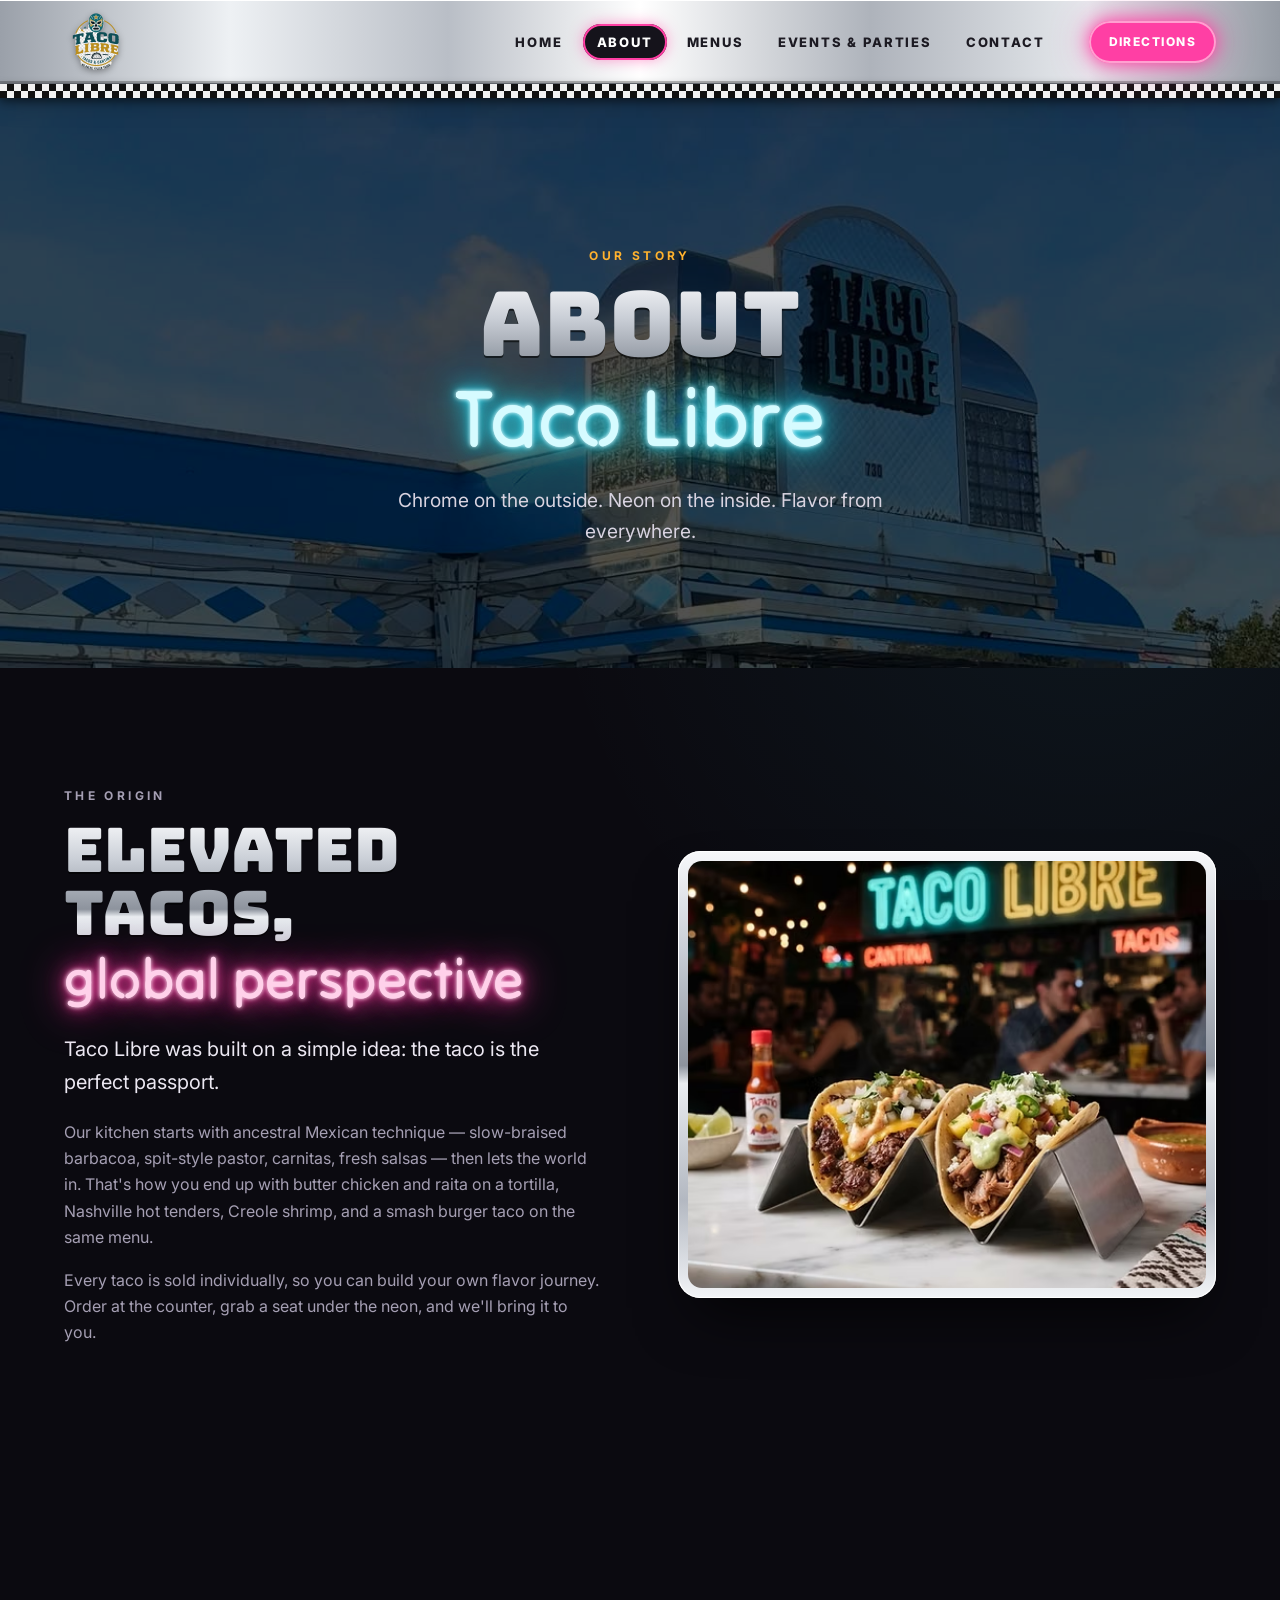
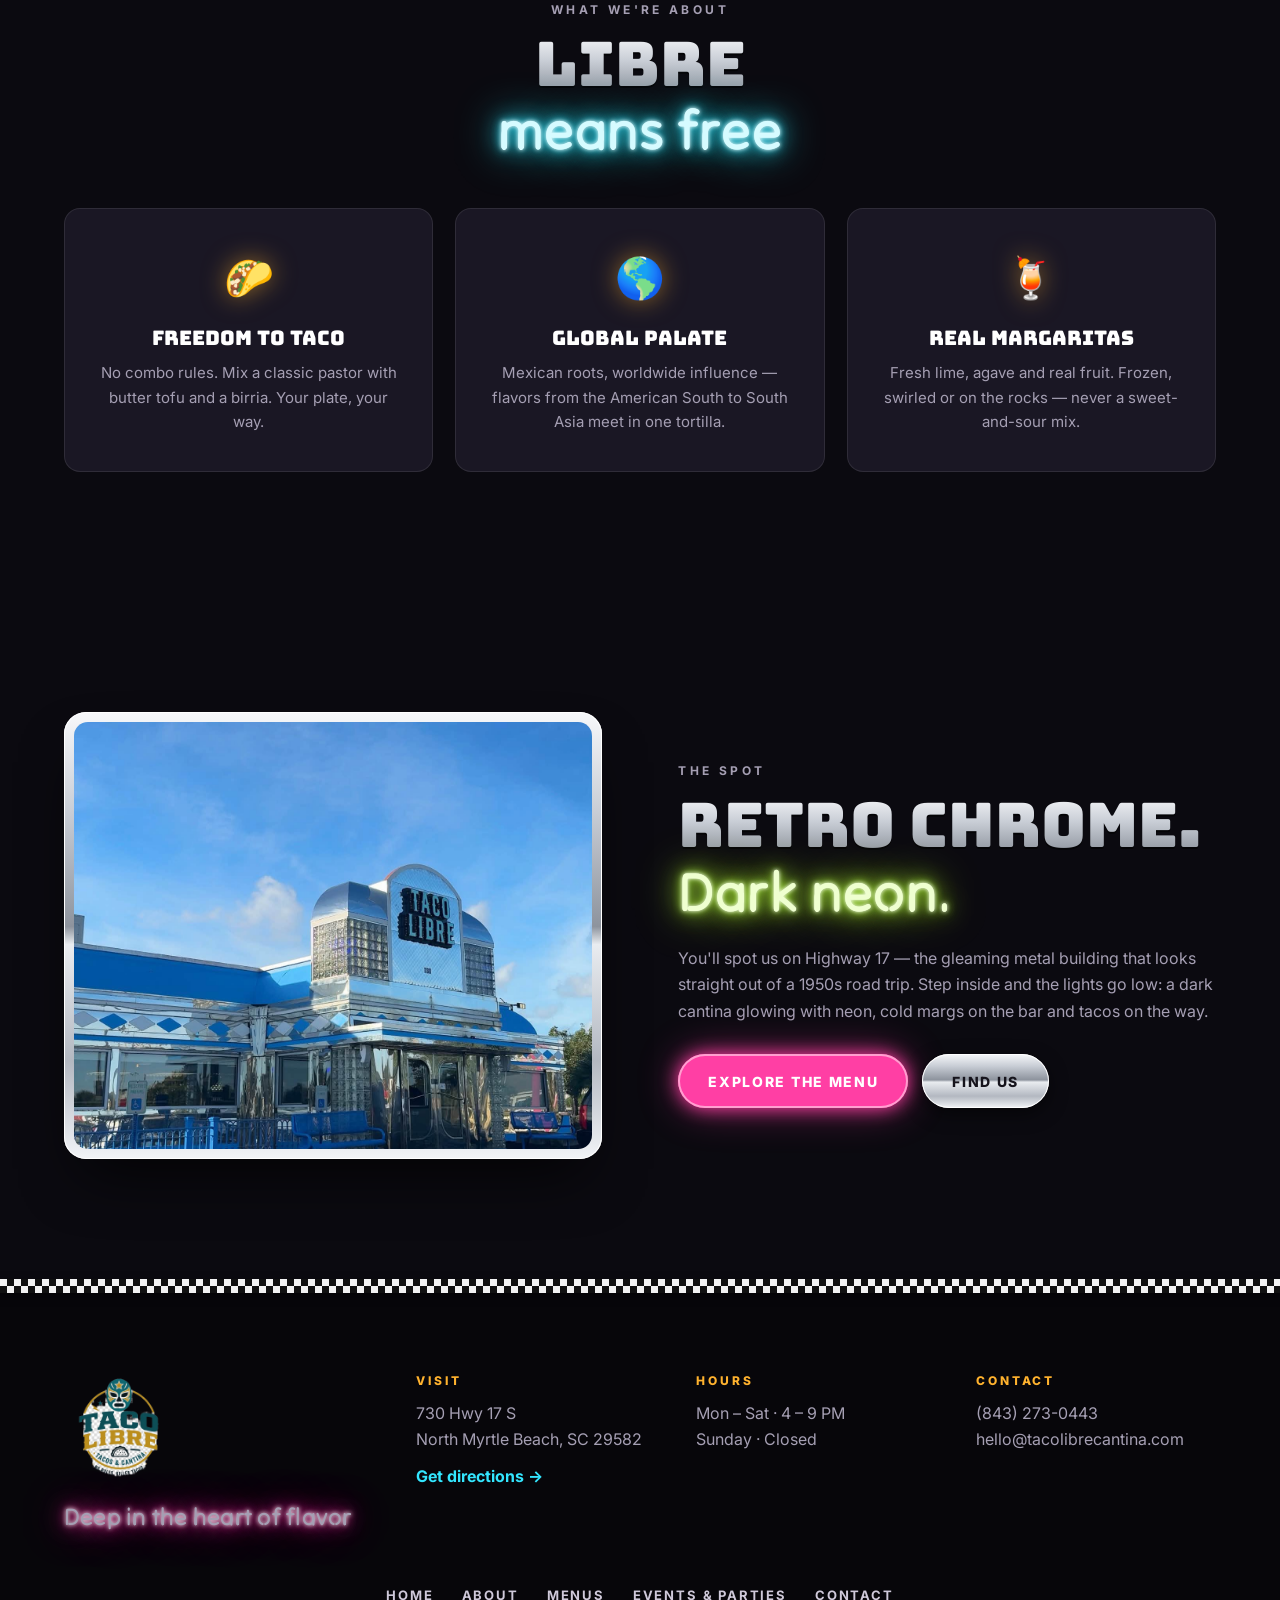
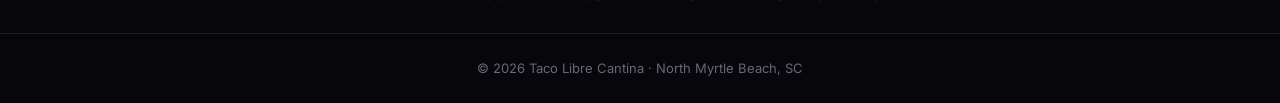
==== about.html @ e1a3f08e "876544" ====
<!doctype html>
<html lang="en">
<head>
<meta charset="utf-8">
<meta name="viewport" content="width=device-width,initial-scale=1">
<title>About Us | Taco Libre Cantina</title>
<meta name="description" content="The story behind Taco Libre — ancestral Mexican technique with a global palate, in a retro chrome diner in North Myrtle Beach.">
<meta name="theme-color" content="#0b0a10">
<link rel="icon" href="taco libre logo.png">
<link rel="preconnect" href="https://fonts.googleapis.com"><link rel="preconnect" href="https://fonts.gstatic.com" crossorigin>
<link href="https://fonts.googleapis.com/css2?family=Bungee&family=Bungee+Shade&family=Tilt+Neon&family=Inter:wght@400;500;600;700;800&display=swap" rel="stylesheet">
<link rel="stylesheet" href="styles.css">
</head>
<body class="">
<a class="skip" href="#main">Skip to content</a>
<header class="site-header">
  <div class="chrome-bar">
    <a class="brand" href="index.html" aria-label="Taco Libre home"><img src="taco libre logo.png" alt="Taco Libre"></a>
    <nav class="nav" aria-label="Primary"><a href="index.html">Home</a><a href="about.html" class="active" aria-current="page">About</a><a href="menu.html">Menus</a><a href="events.html">Events & Parties</a><a href="contact.html">Contact</a></nav>
    <a class="btn btn-neon btn-sm desk" href="https://maps.google.com/?q=Taco+Libre+730+Hwy+17+S+North+Myrtle+Beach+SC+29582" target="_blank" rel="noopener">Directions</a>
    <button class="nav-toggle" aria-label="Open menu" aria-expanded="false"><span></span><span></span><span></span></button>
  </div>
  <div class="checker" aria-hidden="true"></div>
</header>
<main id="main">

<section class="page-hero" style="--bg:url('libre storefront.jpg')">
  <div class="page-hero-inner">
    <p class="kicker">Our Story</p>
    <h1 class="sign">About <span class="neon-script cyan flicker">Taco Libre</span></h1>
    <p class="sub">Chrome on the outside. Neon on the inside. Flavor from everywhere.</p>
  </div>
</section>

<section class="split section">
  <div class="reveal">
    <p class="kicker">The Origin</p>
    <h2 class="sign">Elevated tacos, <span class="neon-script pink">global perspective</span></h2>
    <p class="lead">Taco Libre was built on a simple idea: the taco is the perfect passport.</p>
    <p>Our kitchen starts with ancestral Mexican technique — slow-braised barbacoa, spit-style pastor, carnitas, fresh salsas — then lets the world in. That's how you end up with butter chicken and raita on a tortilla, Nashville hot tenders, Creole shrimp, and a smash burger taco on the same menu.</p>
    <p>Every taco is sold individually, so you can build your own flavor journey. Order at the counter, grab a seat under the neon, and we'll bring it to you.</p>
  </div>
  <div class="frame chrome-frame reveal"><img src="taco 1.avif" alt="Taco Libre tacos" loading="lazy"></div>
</section>
<section class="section values">
  <div class="center reveal"><p class="kicker">What We're About</p><h2 class="sign">Libre <span class="neon-script cyan">means free</span></h2></div>
  <div class="value-grid">
    <div class="value reveal"><span class="v-icon">🌮</span><h3>Freedom to Taco</h3><p>No combo rules. Mix a classic pastor with butter tofu and a birria. Your plate, your way.</p></div>
    <div class="value reveal"><span class="v-icon">🌎</span><h3>Global Palate</h3><p>Mexican roots, worldwide influence — flavors from the American South to South Asia meet in one tortilla.</p></div>
    <div class="value reveal"><span class="v-icon">🍹</span><h3>Real Margaritas</h3><p>Fresh lime, agave and real fruit. Frozen, swirled or on the rocks — never a sweet-and-sour mix.</p></div>
  </div>
</section>
<section class="split section reverse">
  <div class="frame chrome-frame reveal"><img src="libre storefront.jpg" alt="Taco Libre storefront" loading="lazy"></div>
  <div class="reveal">
    <p class="kicker">The Spot</p>
    <h2 class="sign">Retro chrome. <span class="neon-script lime">Dark neon.</span></h2>
    <p>You'll spot us on Highway 17 — the gleaming metal building that looks straight out of a 1950s road trip. Step inside and the lights go low: a dark cantina glowing with neon, cold margs on the bar and tacos on the way.</p>
    <div class="actions"><a class="btn btn-neon" href="menu.html">Explore the Menu</a><a class="btn btn-chrome" href="contact.html">Find Us</a></div>
  </div>
</section>
</main>
<footer class="site-footer">
  <div class="checker" aria-hidden="true"></div>
  <div class="footer-grid">
    <div class="footer-brand">
      <img src="taco libre logo.png" alt="Taco Libre">
      <p class="neon-script pink">Deep in the heart of flavor</p>
    </div>
    <div><h4>Visit</h4><p>730 Hwy 17 S<br>North Myrtle Beach, SC 29582</p><a class="link" href="https://maps.google.com/?q=Taco+Libre+730+Hwy+17+S+North+Myrtle+Beach+SC+29582" target="_blank" rel="noopener">Get directions →</a></div>
    <div><h4>Hours</h4><p>Mon – Sat · 4 – 9 PM<br>Sunday · Closed</p></div>
    <div><h4>Contact</h4><p><a href="tel:+18432730443">(843) 273-0443</a><br><a href="mailto:hello@tacolibrecantina.com">hello@tacolibrecantina.com</a></p></div>
  </div>
  <nav class="footer-nav"><a href="index.html">Home</a><a href="about.html">About</a><a href="menu.html">Menus</a><a href="events.html">Events & Parties</a><a href="contact.html">Contact</a></nav>
  <p class="copy">© <span class="year"></span> Taco Libre Cantina · North Myrtle Beach, SC</p>
</footer>
<script src="script.js"></script>
</body>
</html>
---- styles.css ----
:root{
--bg:#0b0a10;--bg2:#13111b;--panel:#1a1724;--line:rgba(255,255,255,.09);--text:#ece8f2;--muted:#a59fb3;
--pink:#ff3fa4;--cyan:#33e6ff;--lime:#b6ff3b;--amber:#ffb22e;--red:#ff4a3d;
--chrome:linear-gradient(180deg,#f7f8fa 0%,#c9ced6 22%,#8d939d 48%,#e9ecf0 52%,#b3b8c1 78%,#f2f4f7 100%);
--chrome-h:linear-gradient(90deg,#9aa0a9,#eef1f4 18%,#b9bec6 35%,#ffffff 50%,#aeb3bb 68%,#e6e9ed 85%,#959ba4);
--disp:"Bungee",Impact,sans-serif;--neon:"Tilt Neon",system-ui,sans-serif;--sans:"Inter",system-ui,sans-serif;--r:16px}
*{box-sizing:border-box}html{scroll-behavior:smooth;scroll-padding-top:120px}
body{margin:0;background:var(--bg);color:var(--text);font-family:var(--sans);line-height:1.65;-webkit-font-smoothing:antialiased;
background-image:radial-gradient(circle at 15% 10%,rgba(255,63,164,.08),transparent 40%),radial-gradient(circle at 85% 60%,rgba(51,230,255,.06),transparent 45%);background-attachment:fixed}
img{display:block;max-width:100%}a{color:inherit}h1,h2,h3,h4{margin:0;line-height:1.05}
.skip{position:absolute;left:-999px}.skip:focus{left:12px;top:12px;z-index:99;background:#fff;color:#000;padding:8px 12px}
.section{padding:120px 5vw;max-width:1400px;margin:0 auto}.center{text-align:center}
.kicker{font:700 12px var(--sans);letter-spacing:.28em;text-transform:uppercase;color:var(--amber);margin:0 0 16px}
.lead{font-size:20px;color:var(--text)}.section p{color:var(--muted)}.section .lead{color:var(--text)}
/* type */
.sign{font-family:var(--disp);font-weight:400;font-size:clamp(36px,4.8vw,64px);text-transform:uppercase;line-height:1.02;margin-bottom:26px;
background:var(--chrome);-webkit-background-clip:text;background-clip:text;color:transparent;filter:drop-shadow(0 2px 0 rgba(0,0,0,.6))}
.sign .neon-script{display:block;font-size:.9em;margin-top:6px;text-transform:none}
.neon-script{font-family:var(--neon);font-weight:400;letter-spacing:.01em;-webkit-text-fill-color:currentColor}
.pink{color:#ffd1ea;text-shadow:0 0 4px #fff,0 0 10px var(--pink),0 0 22px var(--pink),0 0 44px var(--pink)}
.cyan{color:#d6fbff;text-shadow:0 0 4px #fff,0 0 10px var(--cyan),0 0 22px var(--cyan),0 0 44px var(--cyan)}
.lime{color:#efffd0;text-shadow:0 0 4px #fff,0 0 10px var(--lime),0 0 22px var(--lime),0 0 44px var(--lime)}
.amber{color:#fff0cf;text-shadow:0 0 4px #fff,0 0 10px var(--amber),0 0 22px var(--amber),0 0 44px var(--amber)}
.flicker{animation:flicker 6s infinite}
@keyframes flicker{0%,18%,22%,25%,53%,57%,100%{opacity:1}20%,24%,55%{opacity:.35}}
/* buttons */
.btn{display:inline-flex;align-items:center;justify-content:center;min-height:54px;padding:0 30px;border-radius:999px;font:800 14px var(--sans);letter-spacing:.12em;text-transform:uppercase;text-decoration:none;cursor:pointer;border:0;transition:transform .2s,box-shadow .2s,filter .2s}
.btn:hover{transform:translateY(-2px)}.btn-sm{min-height:42px;padding:0 20px;font-size:12px}
.btn-neon{background:var(--pink);color:#fff;box-shadow:0 0 0 2px #ff9fd0 inset,0 0 18px var(--pink),0 0 40px rgba(255,63,164,.45)}
.btn-neon:hover{box-shadow:0 0 0 2px #fff inset,0 0 26px var(--pink),0 0 60px rgba(255,63,164,.6)}
.btn-chrome{background:var(--chrome);color:#16141c;box-shadow:0 0 0 1px #fff inset,0 6px 18px rgba(0,0,0,.5)}.btn-chrome:hover{filter:brightness(1.08)}
.link{color:var(--cyan);font-weight:700;text-decoration:none}.link:hover{text-shadow:0 0 10px var(--cyan)}
.actions{display:flex;gap:14px;flex-wrap:wrap;margin-top:30px}
/* header */
.site-header{position:sticky;top:0;z-index:50}
.chrome-bar{display:flex;align-items:center;gap:30px;height:84px;padding:0 5vw;background:var(--chrome-h);border-bottom:1px solid #6f747c;box-shadow:inset 0 1px 0 #fff,inset 0 -2px 0 rgba(0,0,0,.25),0 8px 30px rgba(0,0,0,.5)}
.brand img{height:64px;width:auto;filter:drop-shadow(0 2px 3px rgba(0,0,0,.35))}
.nav{display:flex;gap:6px;margin-left:auto}
.nav a{font:800 13px var(--sans);letter-spacing:.14em;text-transform:uppercase;text-decoration:none;color:#1c1a22;padding:10px 14px;border-radius:999px;transition:.2s}
.nav a:hover{background:rgba(0,0,0,.08)}.nav a.active{background:#15131b;color:#fff;box-shadow:0 0 0 2px var(--pink) inset,0 0 14px rgba(255,63,164,.5)}
.checker{height:14px;background:repeating-conic-gradient(#111 0 25%,#f2f2f2 0 50%) 0 0/14px 14px;box-shadow:0 3px 10px rgba(0,0,0,.5)}
.nav-toggle{display:none;margin-left:auto;background:#15131b;border:0;border-radius:10px;padding:11px 10px;cursor:pointer}
.nav-toggle span{display:block;width:24px;height:2px;background:#fff;margin:4px 0;transition:.3s}
.nav-toggle[aria-expanded=true] span:nth-child(1){transform:translateY(6px) rotate(45deg)}.nav-toggle[aria-expanded=true] span:nth-child(2){opacity:0}.nav-toggle[aria-expanded=true] span:nth-child(3){transform:translateY(-6px) rotate(-45deg)}
/* hero */
.hero{position:relative;min-height:calc(100svh - 98px);display:flex;align-items:flex-end;overflow:hidden;background:#000}
.hero video{position:absolute;inset:0;width:100%;height:100%;object-fit:cover}
.hero-shade{position:absolute;inset:0;background:linear-gradient(180deg,rgba(11,10,16,.35),rgba(11,10,16,.25) 40%,rgba(11,10,16,.92)),linear-gradient(90deg,rgba(11,10,16,.75),transparent 70%)}
.hero-inner{position:relative;z-index:2;padding:0 5vw 90px;max-width:960px}
.hero-title{display:flex;flex-direction:column;gap:4px;margin-bottom:22px}
.sign-xl{font:400 clamp(48px,8.5vw,120px)/.95 var(--disp);text-transform:uppercase;background:var(--chrome);-webkit-background-clip:text;background-clip:text;color:transparent;filter:drop-shadow(0 4px 0 rgba(0,0,0,.7)) drop-shadow(0 0 30px rgba(0,0,0,.6))}
.big{font-size:clamp(40px,6.5vw,92px);line-height:1.1}
.sub{font-size:clamp(17px,1.5vw,20px);color:#d8d3e0;max-width:600px;margin:0}
.hours-sign{position:absolute;z-index:3;right:5vw;bottom:90px;display:flex;flex-direction:column;align-items:center;gap:2px;padding:18px 26px;border-radius:14px;background:rgba(11,10,16,.7);border:2px solid rgba(182,255,59,.6);box-shadow:0 0 20px rgba(182,255,59,.35),inset 0 0 20px rgba(182,255,59,.15);backdrop-filter:blur(6px)}
.hours-sign b{font-size:40px;line-height:1}.hours-sign span:last-child{font-size:13px;font-weight:700;letter-spacing:.12em;text-transform:uppercase;color:#ddd}
.open-dot{width:9px;height:9px;border-radius:50%;background:var(--lime);box-shadow:0 0 10px var(--lime);animation:pulse 1.8s infinite}
@keyframes pulse{50%{opacity:.3}}
/* marquee */
.marquee{overflow:hidden;background:#000;border-block:2px solid #2a2733;padding:16px 0}
.marquee-track{display:flex;gap:34px;width:max-content;animation:scroll 32s linear infinite}
.marquee span{font:400 26px var(--neon);white-space:nowrap;color:#ffe7f4;text-shadow:0 0 8px var(--pink),0 0 18px var(--pink)}
.marquee span:nth-child(4n+3){color:#e0fcff;text-shadow:0 0 8px var(--cyan),0 0 18px var(--cyan)}.marquee span:nth-child(2n){color:var(--amber);text-shadow:0 0 10px var(--amber)}
@keyframes scroll{to{transform:translateX(-50%)}}
/* split */
.split{display:grid;grid-template-columns:1fr 1fr;gap:6vw;align-items:center}
.chrome-frame{padding:10px;border-radius:22px;background:var(--chrome);box-shadow:0 30px 60px -20px rgba(0,0,0,.8),0 0 0 1px #fff inset}
.chrome-frame img{width:100%;aspect-ratio:4/3.3;object-fit:cover;border-radius:14px}
/* favorites */
.favs{padding-top:40px}.fav-grid{display:grid;grid-template-columns:repeat(3,1fr);gap:22px;margin:56px 0}
.fav{position:relative;padding:32px;border-radius:var(--r);background:linear-gradient(160deg,#1d1a28,#12101a);border:1px solid var(--line);transition:.3s}
.fav:hover{transform:translateY(-6px);border-color:rgba(255,63,164,.6);box-shadow:0 0 30px rgba(255,63,164,.2)}
.fav-tag{font:800 11px var(--sans);letter-spacing:.2em;text-transform:uppercase;color:var(--cyan)}
.fav h3{font:400 26px var(--disp);text-transform:uppercase;margin:14px 0 10px;color:#fff}.fav p{margin:0 0 20px;font-size:15px}
.fav-price{font:400 30px var(--neon);color:#fff0cf;text-shadow:0 0 10px var(--amber)}
/* margs */
.margs{display:grid;grid-template-columns:1fr 1fr;background:var(--bg2);border-block:1px solid var(--line)}
.margs-img img{width:100%;height:100%;min-height:680px;object-fit:cover}.margs-copy{padding:110px 6vw;align-self:center}.margs-copy p{color:var(--muted);font-size:18px}
.price-list{list-style:none;padding:0;margin:30px 0}.price-list li{display:flex;gap:12px;align-items:baseline;padding:13px 0;font-weight:600}
.price-list i{flex:1;border-bottom:2px dotted rgba(255,255,255,.2)}.price-list b{font:400 22px var(--neon);color:#efffd0;text-shadow:0 0 10px var(--lime)}
/* cta */
.cta-strip{display:grid;grid-template-columns:1fr 1fr;gap:24px}
.cta-card{padding:54px 44px;border-radius:22px;background:#100e17;border:2px solid #2b2836;text-align:center}
.cta-card h3{font-size:42px;margin-bottom:12px}.cta-card p{margin:0 0 26px}
/* page hero */
.page-hero{position:relative;padding:150px 5vw 120px;text-align:center;overflow:hidden;background:#000}
.page-hero::before{content:"";position:absolute;inset:0;background:var(--bg) center/cover;opacity:.32;filter:saturate(1.2)}
.page-hero::after{content:"";position:absolute;inset:0;background:radial-gradient(ellipse at center,transparent 0,rgba(11,10,16,.7) 60%,var(--bg) 100%)}
.page-hero-inner{position:relative;z-index:2;max-width:860px;margin:auto}.page-hero .sign{font-size:clamp(46px,7vw,96px)}.page-hero .sub{margin:auto}
/* values */
.value-grid{display:grid;grid-template-columns:repeat(3,1fr);gap:22px;margin-top:50px}.value-grid.four{grid-template-columns:repeat(4,1fr)}
.value{padding:36px 30px;border-radius:var(--r);background:var(--panel);border:1px solid var(--line);text-align:center}
.v-icon{font-size:40px;display:block;margin-bottom:14px;filter:drop-shadow(0 0 12px rgba(255,178,46,.5))}
.value h3{font:400 20px var(--disp);text-transform:uppercase;margin-bottom:10px;color:#fff}.value p{margin:0;font-size:15px}
.reverse .chrome-frame{order:0}
.how{padding-left:0;list-style:none;counter-reset:s;margin:26px 0}.how li{counter-increment:s;position:relative;padding:14px 0 14px 64px;color:var(--muted);border-bottom:1px solid var(--line)}
.how li::before{content:counter(s);position:absolute;left:0;top:10px;width:42px;height:42px;border-radius:50%;display:grid;place-items:center;font:400 20px var(--disp);color:var(--bg);background:var(--chrome)}
.how b{color:#fff}.fine-left{font-size:13px}
/* forms */
.neon-form{padding:44px;border-radius:22px;background:#100e17;border:2px solid rgba(51,230,255,.35);box-shadow:0 0 40px rgba(51,230,255,.1)}
.neon-form h3{font-size:40px;margin-bottom:22px}
.neon-form label{display:block;font-size:12px;font-weight:700;letter-spacing:.14em;text-transform:uppercase;color:var(--muted);margin-bottom:16px}
.neon-form input,.neon-form select,.neon-form textarea{display:block;width:100%;margin-top:7px;padding:14px 16px;border-radius:12px;border:1px solid #34303f;background:#0b0a10;color:#fff;font:500 16px var(--sans);letter-spacing:0;text-transform:none}
.neon-form input:focus,.neon-form select:focus,.neon-form textarea:focus{outline:0;border-color:var(--cyan);box-shadow:0 0 0 3px rgba(51,230,255,.2)}
.row{display:grid;grid-template-columns:1fr 1fr;gap:14px}.neon-form .btn{width:100%;margin-top:6px}.form-note{font-size:13px;text-align:center;margin:14px 0 0}.form-note a{color:var(--cyan)}
/* contact */
.contact-grid{display:grid;grid-template-columns:1fr 1fr;gap:40px;align-items:start}.info-cards{display:grid;gap:18px}
.info{padding:28px 30px;border-radius:var(--r);background:var(--panel);border:1px solid var(--line)}
.info h4{font:800 12px var(--sans);letter-spacing:.24em;text-transform:uppercase;color:var(--amber);margin-bottom:10px}.info p{margin:0 0 8px;color:var(--text);font-size:17px}
.big-link{font:400 30px var(--neon);text-decoration:none;color:#ffd1ea;text-shadow:0 0 12px var(--pink)}.big-link.sm{font-size:22px;word-break:break-all}
.hours{width:100%;border-collapse:collapse}.hours td{padding:8px 0;border-bottom:1px solid var(--line)}.hours td:last-child{text-align:right;font-weight:700}.closed{color:var(--red)}
.map-wrap{padding:0 5vw 120px;max-width:1400px;margin:auto}.map-wrap iframe{width:100%;height:440px;border:0;border-radius:22px;filter:invert(.9) hue-rotate(180deg) saturate(.7);box-shadow:0 0 0 10px #1a1724}
/* menu page */
.menu-tabs-wrap{position:sticky;top:98px;z-index:40;background:rgba(11,10,16,.94);backdrop-filter:blur(10px);border-bottom:1px solid var(--line)}
.menu-tabs{display:flex;gap:8px;overflow-x:auto;padding:14px 5vw;max-width:1400px;margin:auto;scrollbar-width:none}.menu-tabs::-webkit-scrollbar{display:none}
.menu-tabs a{flex:none;padding:9px 18px;border-radius:999px;border:1px solid #34303f;font:700 13px var(--sans);letter-spacing:.08em;text-transform:uppercase;text-decoration:none;color:#ddd;transition:.2s}
.menu-tabs a:hover,.menu-tabs a.on{border-color:var(--pink);color:#fff;box-shadow:0 0 12px rgba(255,63,164,.5)}
.menu-wrap{max-width:1240px;margin:auto;padding:60px 5vw 120px}
.menu-part{margin-bottom:80px}
.part-title{font:400 clamp(34px,4vw,54px) var(--disp);text-transform:uppercase;text-align:center;padding:30px 0 10px;background:var(--chrome);-webkit-background-clip:text;background-clip:text;color:transparent}
.part-title small{display:block;font:600 13px var(--sans);letter-spacing:.2em;color:var(--muted);-webkit-text-fill-color:var(--muted);margin-top:10px}
.menu-block{margin-top:44px;padding:40px 44px;border-radius:22px;background:linear-gradient(180deg,#16131f,#100e17);border:1px solid var(--line);scroll-margin-top:170px}
.menu-title{font-size:46px;margin-bottom:18px}.menu-note{margin:-6px 0 18px;color:var(--muted);font-size:14px;letter-spacing:.06em}.menu-note strong{color:var(--amber);font-size:20px}
.mi-grid{display:grid;grid-template-columns:1fr 1fr;gap:0 56px}
.mi{padding:18px 0;border-bottom:1px dashed rgba(255,255,255,.1)}
.mi-head{display:flex;align-items:baseline;gap:10px}.mi-num{font:400 13px var(--disp);color:var(--cyan);opacity:.8;min-width:24px}
.mi h4{font:800 16px var(--sans);letter-spacing:.06em;text-transform:uppercase;color:#fff}
.dots{flex:1;border-bottom:2px dotted rgba(255,255,255,.18);transform:translateY(-4px);min-width:20px}
.mi-price{font:400 21px var(--neon);color:#fff0cf;text-shadow:0 0 8px rgba(255,178,46,.8);white-space:nowrap}
.mi p{margin:6px 0 0;color:var(--muted);font-size:14.5px}.mi-num+h4{}.mi:has(.mi-num) p{padding-left:34px}
.addon{display:inline-block;margin-top:6px;font-size:13px;color:var(--lime)}
.steps{display:grid;grid-template-columns:repeat(4,1fr);gap:16px}.step{padding:24px;border-radius:14px;background:#0b0a10;border:1px solid #2d2a38}
.step-n{font:800 11px var(--sans);letter-spacing:.24em;text-transform:uppercase;color:var(--amber)}.step h4{font:400 18px var(--disp);text-transform:uppercase;margin:8px 0 10px;color:#fff}.step p{margin:0;font-size:14px;color:var(--muted)}
.chips{display:flex;flex-wrap:wrap;gap:12px;list-style:none;padding:0;margin:0}.chips li{padding:12px 20px;border-radius:999px;border:1px solid rgba(255,178,46,.5);font-weight:700;letter-spacing:.06em;text-transform:uppercase;font-size:13px}
.soon{font:400 28px var(--neon);color:var(--muted);margin:0}
.fine{text-align:center;color:var(--muted);font-size:13px}
/* footer */
.site-footer{background:#07060a;margin-top:0}
.footer-grid{display:grid;grid-template-columns:1.3fr 1fr 1fr 1fr;gap:40px;max-width:1400px;margin:auto;padding:80px 5vw 40px}
.footer-brand img{height:110px;width:auto;margin-bottom:14px}.footer-brand p{font-size:24px;margin:0}
.footer-grid h4{font:800 12px var(--sans);letter-spacing:.24em;text-transform:uppercase;color:var(--amber);margin-bottom:12px}.footer-grid p{color:var(--muted);margin:0 0 10px}.footer-grid a{text-decoration:none}.footer-grid p a:hover{color:#fff}
.footer-nav{display:flex;justify-content:center;flex-wrap:wrap;gap:28px;padding:0 5vw 30px}.footer-nav a{font:700 13px var(--sans);letter-spacing:.14em;text-transform:uppercase;text-decoration:none;color:#cfc9da}.footer-nav a:hover{color:var(--pink)}
.copy{text-align:center;font-size:13px;color:#6b6578;border-top:1px solid var(--line);padding:24px;margin:0}
/* reveal */
.reveal{opacity:0;transform:translateY(26px);transition:opacity .8s,transform .8s}.reveal.in{opacity:1;transform:none}
@media(prefers-reduced-motion:reduce){.reveal{opacity:1;transform:none}.flicker,.marquee-track,.open-dot{animation:none}*{scroll-behavior:auto!important}}
/* responsive */
@media(max-width:1100px){.fav-grid{grid-template-columns:1fr 1fr}.value-grid.four,.steps{grid-template-columns:1fr 1fr}.footer-grid{grid-template-columns:1fr 1fr}}
@media(max-width:960px){
.desk{display:none}.nav-toggle{display:block}.chrome-bar{height:76px}.brand img{height:54px}
.nav{position:absolute;top:100%;left:0;right:0;flex-direction:column;gap:0;background:#0f0d15;padding:10px 20px 24px;border-bottom:2px solid var(--pink);box-shadow:0 20px 40px rgba(0,0,0,.6);transform:translateY(-8px);opacity:0;visibility:hidden;transition:.25s;margin:0}
.nav.open{transform:none;opacity:1;visibility:visible}.nav a{color:#fff;padding:16px 8px;font-size:15px;border-radius:0;border-bottom:1px solid var(--line)}.nav a.active{background:none;box-shadow:none;color:var(--pink);text-shadow:0 0 10px var(--pink)}
.hero{min-height:calc(100svh - 90px)}.menu-tabs-wrap{top:90px}
.split,.margs,.contact-grid,.cta-strip{grid-template-columns:1fr}.split{gap:50px}.margs-img img{min-height:380px;max-height:480px}
.mi-grid{grid-template-columns:1fr}.value-grid{grid-template-columns:1fr}}
@media(max-width:640px){
.section{padding:80px 20px}.hero-inner{padding:0 20px 150px}.hours-sign{left:20px;right:20px;bottom:24px;flex-direction:row;justify-content:center;gap:12px;padding:12px}.hours-sign b{font-size:28px}
.actions .btn{flex:1 1 100%}.fav-grid,.value-grid.four,.steps,.row{grid-template-columns:1fr}
.page-hero{padding:100px 20px 80px}.menu-wrap{padding:30px 14px 80px}.menu-block{padding:28px 20px}.menu-title{font-size:36px}.mi:has(.mi-num) p{padding-left:0}.mi h4{font-size:15px}
.margs-copy{padding:70px 20px}.cta-card{padding:40px 24px}.cta-card h3{font-size:34px}.neon-form{padding:30px 20px}.map-wrap{padding:0 20px 80px}.map-wrap iframe{height:340px}
.footer-grid{grid-template-columns:1fr;text-align:center;padding:60px 20px 30px}.footer-brand img{margin:0 auto 14px}}
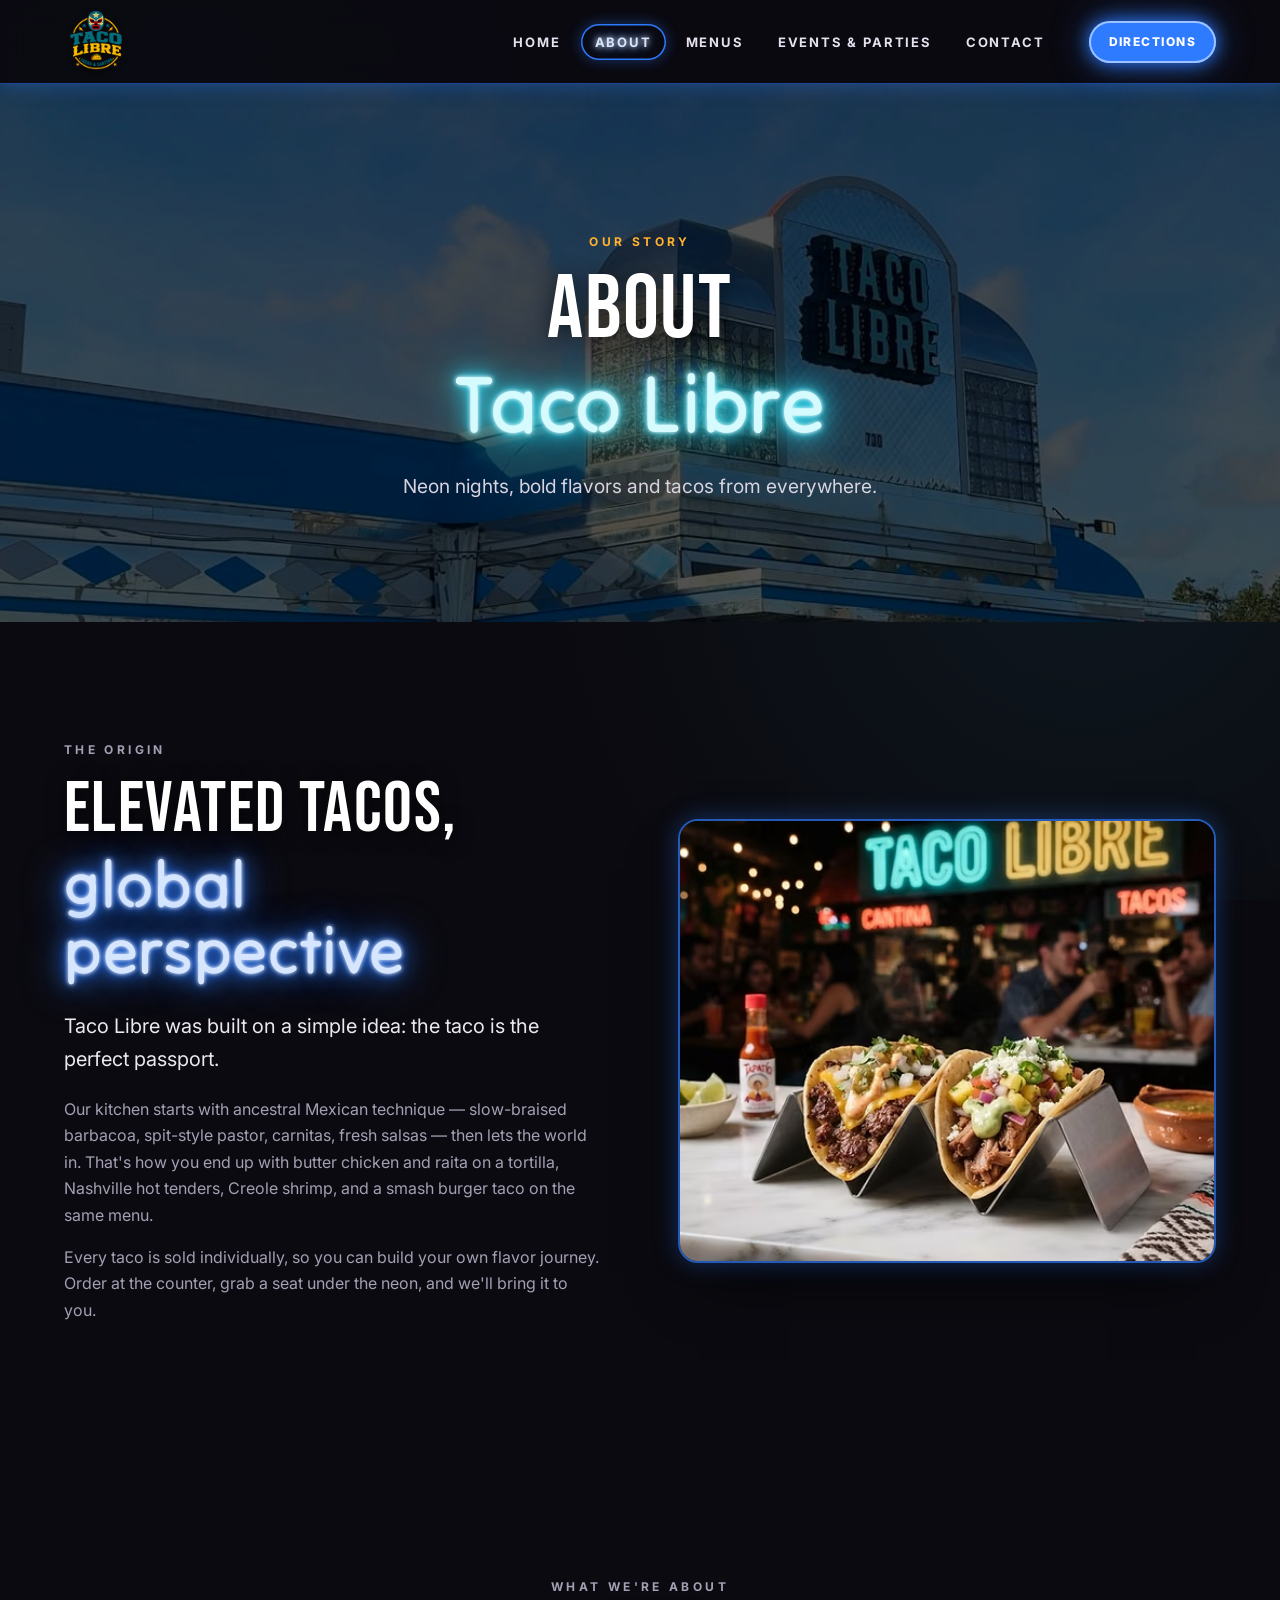
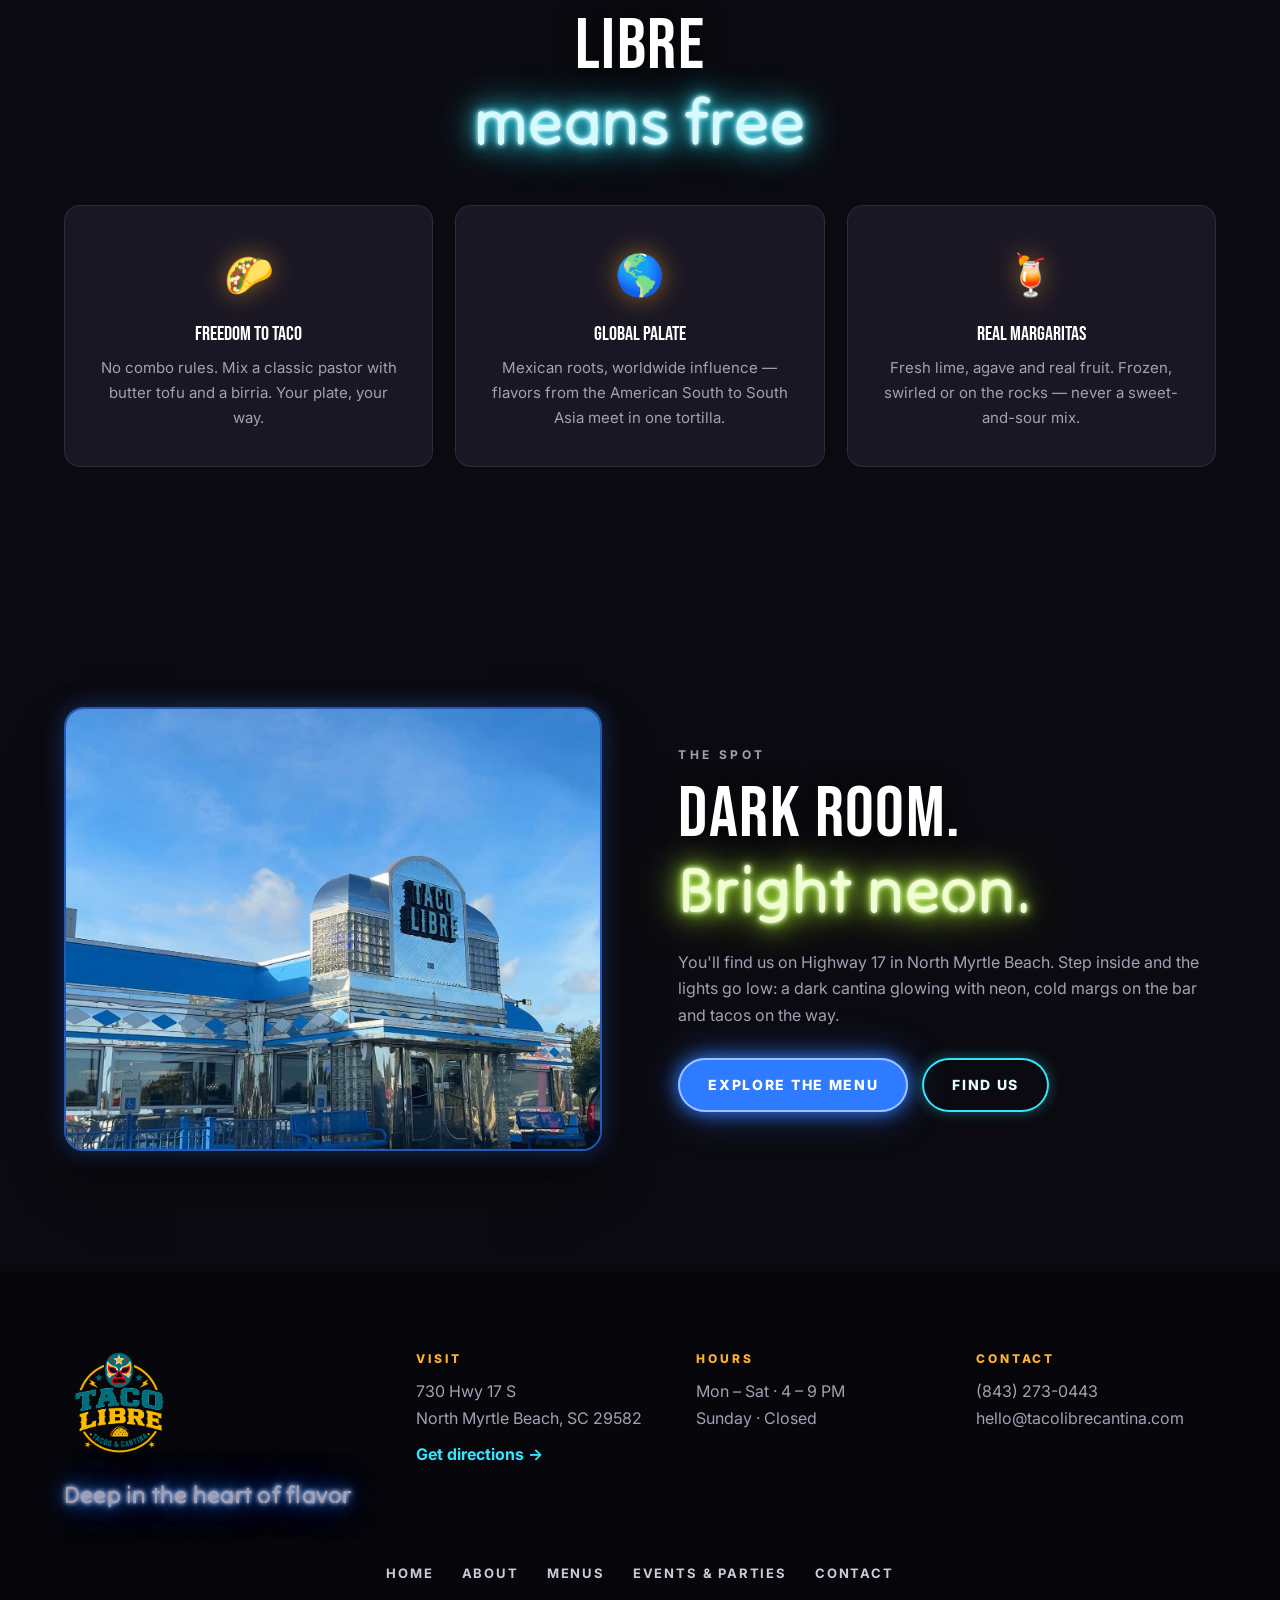
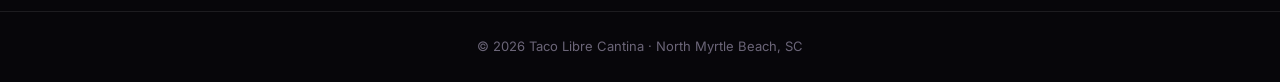
==== commit c40bed02: "5432" ====
--- a/about.html
+++ b/about.html
@@ -4,23 +4,22 @@
 <meta charset="utf-8">
 <meta name="viewport" content="width=device-width,initial-scale=1">
 <title>About Us | Taco Libre Cantina</title>
-<meta name="description" content="The story behind Taco Libre — ancestral Mexican technique with a global palate, in a retro chrome diner in North Myrtle Beach.">
+<meta name="description" content="The story behind Taco Libre — ancestral Mexican technique with a global palate, served in a neon-lit cantina in North Myrtle Beach.">
 <meta name="theme-color" content="#0b0a10">
 <link rel="icon" href="taco libre logo.png">
 <link rel="preconnect" href="https://fonts.googleapis.com"><link rel="preconnect" href="https://fonts.gstatic.com" crossorigin>
-<link href="https://fonts.googleapis.com/css2?family=Bungee&family=Bungee+Shade&family=Tilt+Neon&family=Inter:wght@400;500;600;700;800&display=swap" rel="stylesheet">
+<link href="https://fonts.googleapis.com/css2?family=Bebas+Neue&family=Tilt+Neon&family=Inter:wght@400;500;600;700;800&display=swap" rel="stylesheet">
 <link rel="stylesheet" href="styles.css">
 </head>
 <body class="">
 <a class="skip" href="#main">Skip to content</a>
 <header class="site-header">
-  <div class="chrome-bar">
+  <div class="header-bar">
     <a class="brand" href="index.html" aria-label="Taco Libre home"><img src="taco libre logo.png" alt="Taco Libre"></a>
     <nav class="nav" aria-label="Primary"><a href="index.html">Home</a><a href="about.html" class="active" aria-current="page">About</a><a href="menu.html">Menus</a><a href="events.html">Events & Parties</a><a href="contact.html">Contact</a></nav>
     <a class="btn btn-neon btn-sm desk" href="https://maps.google.com/?q=Taco+Libre+730+Hwy+17+S+North+Myrtle+Beach+SC+29582" target="_blank" rel="noopener">Directions</a>
     <button class="nav-toggle" aria-label="Open menu" aria-expanded="false"><span></span><span></span><span></span></button>
   </div>
-  <div class="checker" aria-hidden="true"></div>
 </header>
 <main id="main">
 
@@ -28,7 +27,7 @@
   <div class="page-hero-inner">
     <p class="kicker">Our Story</p>
     <h1 class="sign">About <span class="neon-script cyan flicker">Taco Libre</span></h1>
-    <p class="sub">Chrome on the outside. Neon on the inside. Flavor from everywhere.</p>
+    <p class="sub">Neon nights, bold flavors and tacos from everywhere.</p>
   </div>
 </section>
 
@@ -40,7 +39,7 @@
     <p>Our kitchen starts with ancestral Mexican technique — slow-braised barbacoa, spit-style pastor, carnitas, fresh salsas — then lets the world in. That's how you end up with butter chicken and raita on a tortilla, Nashville hot tenders, Creole shrimp, and a smash burger taco on the same menu.</p>
     <p>Every taco is sold individually, so you can build your own flavor journey. Order at the counter, grab a seat under the neon, and we'll bring it to you.</p>
   </div>
-  <div class="frame chrome-frame reveal"><img src="taco 1.avif" alt="Taco Libre tacos" loading="lazy"></div>
+  <div class="frame neon-frame reveal"><img src="taco 1.avif" alt="Taco Libre tacos" loading="lazy"></div>
 </section>
 <section class="section values">
   <div class="center reveal"><p class="kicker">What We're About</p><h2 class="sign">Libre <span class="neon-script cyan">means free</span></h2></div>
@@ -51,17 +50,16 @@
   </div>
 </section>
 <section class="split section reverse">
-  <div class="frame chrome-frame reveal"><img src="libre storefront.jpg" alt="Taco Libre storefront" loading="lazy"></div>
+  <div class="frame neon-frame reveal"><img src="libre storefront.jpg" alt="Taco Libre storefront" loading="lazy"></div>
   <div class="reveal">
     <p class="kicker">The Spot</p>
-    <h2 class="sign">Retro chrome. <span class="neon-script lime">Dark neon.</span></h2>
-    <p>You'll spot us on Highway 17 — the gleaming metal building that looks straight out of a 1950s road trip. Step inside and the lights go low: a dark cantina glowing with neon, cold margs on the bar and tacos on the way.</p>
-    <div class="actions"><a class="btn btn-neon" href="menu.html">Explore the Menu</a><a class="btn btn-chrome" href="contact.html">Find Us</a></div>
+    <h2 class="sign">Dark room. <span class="neon-script lime">Bright neon.</span></h2>
+    <p>You'll find us on Highway 17 in North Myrtle Beach. Step inside and the lights go low: a dark cantina glowing with neon, cold margs on the bar and tacos on the way.</p>
+    <div class="actions"><a class="btn btn-neon" href="menu.html">Explore the Menu</a><a class="btn btn-outline" href="contact.html">Find Us</a></div>
   </div>
 </section>
 </main>
 <footer class="site-footer">
-  <div class="checker" aria-hidden="true"></div>
   <div class="footer-grid">
     <div class="footer-brand">
       <img src="taco libre logo.png" alt="Taco Libre">
--- a/styles.css
+++ b/styles.css
@@ -1,23 +1,21 @@
 :root{
 --bg:#0b0a10;--bg2:#13111b;--panel:#1a1724;--line:rgba(255,255,255,.09);--text:#ece8f2;--muted:#a59fb3;
---pink:#ff3fa4;--cyan:#33e6ff;--lime:#b6ff3b;--amber:#ffb22e;--red:#ff4a3d;
---chrome:linear-gradient(180deg,#f7f8fa 0%,#c9ced6 22%,#8d939d 48%,#e9ecf0 52%,#b3b8c1 78%,#f2f4f7 100%);
---chrome-h:linear-gradient(90deg,#9aa0a9,#eef1f4 18%,#b9bec6 35%,#ffffff 50%,#aeb3bb 68%,#e6e9ed 85%,#959ba4);
---disp:"Bungee",Impact,sans-serif;--neon:"Tilt Neon",system-ui,sans-serif;--sans:"Inter",system-ui,sans-serif;--r:16px}
+--pink:#2f7bff;--cyan:#33e6ff;--lime:#b6ff3b;--amber:#ffb22e;--red:#ff4a3d;
+--disp:"Bebas Neue",Impact,sans-serif;--neon:"Tilt Neon",system-ui,sans-serif;--sans:"Inter",system-ui,sans-serif;--r:16px}
 *{box-sizing:border-box}html{scroll-behavior:smooth;scroll-padding-top:120px}
 body{margin:0;background:var(--bg);color:var(--text);font-family:var(--sans);line-height:1.65;-webkit-font-smoothing:antialiased;
-background-image:radial-gradient(circle at 15% 10%,rgba(255,63,164,.08),transparent 40%),radial-gradient(circle at 85% 60%,rgba(51,230,255,.06),transparent 45%);background-attachment:fixed}
+background-image:radial-gradient(circle at 15% 10%,rgba(47,123,255,.08),transparent 40%),radial-gradient(circle at 85% 60%,rgba(51,230,255,.06),transparent 45%);background-attachment:fixed}
 img{display:block;max-width:100%}a{color:inherit}h1,h2,h3,h4{margin:0;line-height:1.05}
 .skip{position:absolute;left:-999px}.skip:focus{left:12px;top:12px;z-index:99;background:#fff;color:#000;padding:8px 12px}
 .section{padding:120px 5vw;max-width:1400px;margin:0 auto}.center{text-align:center}
 .kicker{font:700 12px var(--sans);letter-spacing:.28em;text-transform:uppercase;color:var(--amber);margin:0 0 16px}
 .lead{font-size:20px;color:var(--text)}.section p{color:var(--muted)}.section .lead{color:var(--text)}
 /* type */
-.sign{font-family:var(--disp);font-weight:400;font-size:clamp(36px,4.8vw,64px);text-transform:uppercase;line-height:1.02;margin-bottom:26px;
-background:var(--chrome);-webkit-background-clip:text;background-clip:text;color:transparent;filter:drop-shadow(0 2px 0 rgba(0,0,0,.6))}
+.sign{font-family:var(--disp);font-weight:400;letter-spacing:.02em;font-size:clamp(44px,5.6vw,78px);text-transform:uppercase;line-height:1.02;margin-bottom:26px;
+color:#fff;text-shadow:0 2px 20px rgba(0,0,0,.6)}
 .sign .neon-script{display:block;font-size:.9em;margin-top:6px;text-transform:none}
 .neon-script{font-family:var(--neon);font-weight:400;letter-spacing:.01em;-webkit-text-fill-color:currentColor}
-.pink{color:#ffd1ea;text-shadow:0 0 4px #fff,0 0 10px var(--pink),0 0 22px var(--pink),0 0 44px var(--pink)}
+.pink{color:#d6e6ff;text-shadow:0 0 4px #fff,0 0 10px var(--pink),0 0 22px var(--pink),0 0 44px var(--pink)}
 .cyan{color:#d6fbff;text-shadow:0 0 4px #fff,0 0 10px var(--cyan),0 0 22px var(--cyan),0 0 44px var(--cyan)}
 .lime{color:#efffd0;text-shadow:0 0 4px #fff,0 0 10px var(--lime),0 0 22px var(--lime),0 0 44px var(--lime)}
 .amber{color:#fff0cf;text-shadow:0 0 4px #fff,0 0 10px var(--amber),0 0 22px var(--amber),0 0 44px var(--amber)}
@@ -26,30 +24,29 @@
 /* buttons */
 .btn{display:inline-flex;align-items:center;justify-content:center;min-height:54px;padding:0 30px;border-radius:999px;font:800 14px var(--sans);letter-spacing:.12em;text-transform:uppercase;text-decoration:none;cursor:pointer;border:0;transition:transform .2s,box-shadow .2s,filter .2s}
 .btn:hover{transform:translateY(-2px)}.btn-sm{min-height:42px;padding:0 20px;font-size:12px}
-.btn-neon{background:var(--pink);color:#fff;box-shadow:0 0 0 2px #ff9fd0 inset,0 0 18px var(--pink),0 0 40px rgba(255,63,164,.45)}
-.btn-neon:hover{box-shadow:0 0 0 2px #fff inset,0 0 26px var(--pink),0 0 60px rgba(255,63,164,.6)}
-.btn-chrome{background:var(--chrome);color:#16141c;box-shadow:0 0 0 1px #fff inset,0 6px 18px rgba(0,0,0,.5)}.btn-chrome:hover{filter:brightness(1.08)}
+.btn-neon{background:var(--pink);color:#fff;box-shadow:0 0 0 2px #9cc2ff inset,0 0 18px var(--pink),0 0 40px rgba(47,123,255,.45)}
+.btn-neon:hover{box-shadow:0 0 0 2px #fff inset,0 0 26px var(--pink),0 0 60px rgba(47,123,255,.6)}
+.btn-outline{background:transparent;color:#e0fcff;box-shadow:0 0 0 2px var(--cyan) inset,0 0 14px rgba(51,230,255,.35)}.btn-outline:hover{background:rgba(51,230,255,.1);box-shadow:0 0 0 2px #fff inset,0 0 24px var(--cyan)}
 .link{color:var(--cyan);font-weight:700;text-decoration:none}.link:hover{text-shadow:0 0 10px var(--cyan)}
 .actions{display:flex;gap:14px;flex-wrap:wrap;margin-top:30px}
 /* header */
 .site-header{position:sticky;top:0;z-index:50}
-.chrome-bar{display:flex;align-items:center;gap:30px;height:84px;padding:0 5vw;background:var(--chrome-h);border-bottom:1px solid #6f747c;box-shadow:inset 0 1px 0 #fff,inset 0 -2px 0 rgba(0,0,0,.25),0 8px 30px rgba(0,0,0,.5)}
+.header-bar{display:flex;align-items:center;gap:30px;height:84px;padding:0 5vw;background:rgba(11,10,16,.88);backdrop-filter:blur(14px);border-bottom:1px solid rgba(47,123,255,.55);box-shadow:0 1px 18px rgba(47,123,255,.35)}
 .brand img{height:64px;width:auto;filter:drop-shadow(0 2px 3px rgba(0,0,0,.35))}
 .nav{display:flex;gap:6px;margin-left:auto}
-.nav a{font:800 13px var(--sans);letter-spacing:.14em;text-transform:uppercase;text-decoration:none;color:#1c1a22;padding:10px 14px;border-radius:999px;transition:.2s}
-.nav a:hover{background:rgba(0,0,0,.08)}.nav a.active{background:#15131b;color:#fff;box-shadow:0 0 0 2px var(--pink) inset,0 0 14px rgba(255,63,164,.5)}
-.checker{height:14px;background:repeating-conic-gradient(#111 0 25%,#f2f2f2 0 50%) 0 0/14px 14px;box-shadow:0 3px 10px rgba(0,0,0,.5)}
-.nav-toggle{display:none;margin-left:auto;background:#15131b;border:0;border-radius:10px;padding:11px 10px;cursor:pointer}
+.nav a{font:700 13px var(--sans);letter-spacing:.14em;text-transform:uppercase;text-decoration:none;color:#e6e1ee;padding:10px 14px;border-radius:999px;transition:.2s}
+.nav a:hover{color:#fff;text-shadow:0 0 10px var(--pink)}.nav a.active{color:#d6e6ff;text-shadow:0 0 6px #fff,0 0 14px var(--pink);box-shadow:0 0 0 1.5px var(--pink) inset,0 0 14px rgba(47,123,255,.4)}
+
+.nav-toggle{display:none;margin-left:auto;background:transparent;border:1.5px solid var(--pink);border-radius:10px;padding:11px 10px;cursor:pointer}
 .nav-toggle span{display:block;width:24px;height:2px;background:#fff;margin:4px 0;transition:.3s}
 .nav-toggle[aria-expanded=true] span:nth-child(1){transform:translateY(6px) rotate(45deg)}.nav-toggle[aria-expanded=true] span:nth-child(2){opacity:0}.nav-toggle[aria-expanded=true] span:nth-child(3){transform:translateY(-6px) rotate(-45deg)}
 /* hero */
-.hero{position:relative;min-height:calc(100svh - 98px);display:flex;align-items:flex-end;overflow:hidden;background:#000}
+.hero{position:relative;min-height:calc(100svh - 84px);display:flex;align-items:flex-end;overflow:hidden;background:#000}
 .hero video{position:absolute;inset:0;width:100%;height:100%;object-fit:cover}
 .hero-shade{position:absolute;inset:0;background:linear-gradient(180deg,rgba(11,10,16,.35),rgba(11,10,16,.25) 40%,rgba(11,10,16,.92)),linear-gradient(90deg,rgba(11,10,16,.75),transparent 70%)}
 .hero-inner{position:relative;z-index:2;padding:0 5vw 90px;max-width:960px}
 .hero-title{display:flex;flex-direction:column;gap:4px;margin-bottom:22px}
-.sign-xl{font:400 clamp(48px,8.5vw,120px)/.95 var(--disp);text-transform:uppercase;background:var(--chrome);-webkit-background-clip:text;background-clip:text;color:transparent;filter:drop-shadow(0 4px 0 rgba(0,0,0,.7)) drop-shadow(0 0 30px rgba(0,0,0,.6))}
-.big{font-size:clamp(40px,6.5vw,92px);line-height:1.1}
+.sign-xl{font:400 clamp(60px,10vw,150px)/.9 var(--disp);letter-spacing:.02em;text-transform:uppercase;color:#fff;text-shadow:0 2px 20px rgba(0,0,0,.6);line-height:1.1}
 .sub{font-size:clamp(17px,1.5vw,20px);color:#d8d3e0;max-width:600px;margin:0}
 .hours-sign{position:absolute;z-index:3;right:5vw;bottom:90px;display:flex;flex-direction:column;align-items:center;gap:2px;padding:18px 26px;border-radius:14px;background:rgba(11,10,16,.7);border:2px solid rgba(182,255,59,.6);box-shadow:0 0 20px rgba(182,255,59,.35),inset 0 0 20px rgba(182,255,59,.15);backdrop-filter:blur(6px)}
 .hours-sign b{font-size:40px;line-height:1}.hours-sign span:last-child{font-size:13px;font-weight:700;letter-spacing:.12em;text-transform:uppercase;color:#ddd}
@@ -58,17 +55,17 @@
 /* marquee */
 .marquee{overflow:hidden;background:#000;border-block:2px solid #2a2733;padding:16px 0}
 .marquee-track{display:flex;gap:34px;width:max-content;animation:scroll 32s linear infinite}
-.marquee span{font:400 26px var(--neon);white-space:nowrap;color:#ffe7f4;text-shadow:0 0 8px var(--pink),0 0 18px var(--pink)}
+.marquee span{font:400 26px var(--neon);white-space:nowrap;color:#e3eeff;text-shadow:0 0 8px var(--pink),0 0 18px var(--pink)}
 .marquee span:nth-child(4n+3){color:#e0fcff;text-shadow:0 0 8px var(--cyan),0 0 18px var(--cyan)}.marquee span:nth-child(2n){color:var(--amber);text-shadow:0 0 10px var(--amber)}
 @keyframes scroll{to{transform:translateX(-50%)}}
 /* split */
 .split{display:grid;grid-template-columns:1fr 1fr;gap:6vw;align-items:center}
-.chrome-frame{padding:10px;border-radius:22px;background:var(--chrome);box-shadow:0 30px 60px -20px rgba(0,0,0,.8),0 0 0 1px #fff inset}
-.chrome-frame img{width:100%;aspect-ratio:4/3.3;object-fit:cover;border-radius:14px}
+.neon-frame{padding:0;border-radius:20px;border:2px solid rgba(47,123,255,.7);box-shadow:0 0 24px rgba(47,123,255,.35),0 30px 60px -20px rgba(0,0,0,.8)}
+.neon-frame img{width:100%;aspect-ratio:4/3.3;object-fit:cover;border-radius:18px}
 /* favorites */
 .favs{padding-top:40px}.fav-grid{display:grid;grid-template-columns:repeat(3,1fr);gap:22px;margin:56px 0}
 .fav{position:relative;padding:32px;border-radius:var(--r);background:linear-gradient(160deg,#1d1a28,#12101a);border:1px solid var(--line);transition:.3s}
-.fav:hover{transform:translateY(-6px);border-color:rgba(255,63,164,.6);box-shadow:0 0 30px rgba(255,63,164,.2)}
+.fav:hover{transform:translateY(-6px);border-color:rgba(47,123,255,.6);box-shadow:0 0 30px rgba(47,123,255,.2)}
 .fav-tag{font:800 11px var(--sans);letter-spacing:.2em;text-transform:uppercase;color:var(--cyan)}
 .fav h3{font:400 26px var(--disp);text-transform:uppercase;margin:14px 0 10px;color:#fff}.fav p{margin:0 0 20px;font-size:15px}
 .fav-price{font:400 30px var(--neon);color:#fff0cf;text-shadow:0 0 10px var(--amber)}
@@ -91,9 +88,9 @@
 .value{padding:36px 30px;border-radius:var(--r);background:var(--panel);border:1px solid var(--line);text-align:center}
 .v-icon{font-size:40px;display:block;margin-bottom:14px;filter:drop-shadow(0 0 12px rgba(255,178,46,.5))}
 .value h3{font:400 20px var(--disp);text-transform:uppercase;margin-bottom:10px;color:#fff}.value p{margin:0;font-size:15px}
-.reverse .chrome-frame{order:0}
+.reverse .neon-frame{padding:0;border-radius:20px;border:2px solid rgba(47,123,255,.7);box-shadow:0 0 24px rgba(47,123,255,.35),0 30px 60px -20px rgba(0,0,0,.8)}
 .how{padding-left:0;list-style:none;counter-reset:s;margin:26px 0}.how li{counter-increment:s;position:relative;padding:14px 0 14px 64px;color:var(--muted);border-bottom:1px solid var(--line)}
-.how li::before{content:counter(s);position:absolute;left:0;top:10px;width:42px;height:42px;border-radius:50%;display:grid;place-items:center;font:400 20px var(--disp);color:var(--bg);background:var(--chrome)}
+.how li::before{content:counter(s);position:absolute;left:0;top:10px;width:42px;height:42px;border-radius:50%;display:grid;place-items:center;font:400 20px var(--disp);color:var(--bg);background:var(--pink);color:#fff;box-shadow:0 0 14px var(--pink)}
 .how b{color:#fff}.fine-left{font-size:13px}
 /* forms */
 .neon-form{padding:44px;border-radius:22px;background:#100e17;border:2px solid rgba(51,230,255,.35);box-shadow:0 0 40px rgba(51,230,255,.1)}
@@ -106,17 +103,17 @@
 .contact-grid{display:grid;grid-template-columns:1fr 1fr;gap:40px;align-items:start}.info-cards{display:grid;gap:18px}
 .info{padding:28px 30px;border-radius:var(--r);background:var(--panel);border:1px solid var(--line)}
 .info h4{font:800 12px var(--sans);letter-spacing:.24em;text-transform:uppercase;color:var(--amber);margin-bottom:10px}.info p{margin:0 0 8px;color:var(--text);font-size:17px}
-.big-link{font:400 30px var(--neon);text-decoration:none;color:#ffd1ea;text-shadow:0 0 12px var(--pink)}.big-link.sm{font-size:22px;word-break:break-all}
+.big-link{font:400 30px var(--neon);text-decoration:none;color:#d6e6ff;text-shadow:0 0 12px var(--pink)}.big-link.sm{font-size:22px;word-break:break-all}
 .hours{width:100%;border-collapse:collapse}.hours td{padding:8px 0;border-bottom:1px solid var(--line)}.hours td:last-child{text-align:right;font-weight:700}.closed{color:var(--red)}
 .map-wrap{padding:0 5vw 120px;max-width:1400px;margin:auto}.map-wrap iframe{width:100%;height:440px;border:0;border-radius:22px;filter:invert(.9) hue-rotate(180deg) saturate(.7);box-shadow:0 0 0 10px #1a1724}
 /* menu page */
-.menu-tabs-wrap{position:sticky;top:98px;z-index:40;background:rgba(11,10,16,.94);backdrop-filter:blur(10px);border-bottom:1px solid var(--line)}
-.menu-tabs{display:flex;gap:8px;overflow-x:auto;padding:14px 5vw;max-width:1400px;margin:auto;scrollbar-width:none}.menu-tabs::-webkit-scrollbar{display:none}
-.menu-tabs a{flex:none;padding:9px 18px;border-radius:999px;border:1px solid #34303f;font:700 13px var(--sans);letter-spacing:.08em;text-transform:uppercase;text-decoration:none;color:#ddd;transition:.2s}
-.menu-tabs a:hover,.menu-tabs a.on{border-color:var(--pink);color:#fff;box-shadow:0 0 12px rgba(255,63,164,.5)}
+
+
+
+
 .menu-wrap{max-width:1240px;margin:auto;padding:60px 5vw 120px}
 .menu-part{margin-bottom:80px}
-.part-title{font:400 clamp(34px,4vw,54px) var(--disp);text-transform:uppercase;text-align:center;padding:30px 0 10px;background:var(--chrome);-webkit-background-clip:text;background-clip:text;color:transparent}
+.part-title{font:400 clamp(34px,4vw,54px) var(--disp);text-transform:uppercase;text-align:center;padding:30px 0 10px;color:#fff}
 .part-title small{display:block;font:600 13px var(--sans);letter-spacing:.2em;color:var(--muted);-webkit-text-fill-color:var(--muted);margin-top:10px}
 .menu-block{margin-top:44px;padding:40px 44px;border-radius:22px;background:linear-gradient(180deg,#16131f,#100e17);border:1px solid var(--line);scroll-margin-top:170px}
 .menu-title{font-size:46px;margin-bottom:18px}.menu-note{margin:-6px 0 18px;color:var(--muted);font-size:14px;letter-spacing:.06em}.menu-note strong{color:var(--amber);font-size:20px}
@@ -146,10 +143,10 @@
 /* responsive */
 @media(max-width:1100px){.fav-grid{grid-template-columns:1fr 1fr}.value-grid.four,.steps{grid-template-columns:1fr 1fr}.footer-grid{grid-template-columns:1fr 1fr}}
 @media(max-width:960px){
-.desk{display:none}.nav-toggle{display:block}.chrome-bar{height:76px}.brand img{height:54px}
+.desk{display:none}.nav-toggle{display:block}.header-bar{display:flex;align-items:center;gap:30px;height:84px;padding:0 5vw;background:rgba(11,10,16,.88);backdrop-filter:blur(14px);border-bottom:1px solid rgba(47,123,255,.55);box-shadow:0 1px 18px rgba(47,123,255,.35)}.brand img{height:54px}
 .nav{position:absolute;top:100%;left:0;right:0;flex-direction:column;gap:0;background:#0f0d15;padding:10px 20px 24px;border-bottom:2px solid var(--pink);box-shadow:0 20px 40px rgba(0,0,0,.6);transform:translateY(-8px);opacity:0;visibility:hidden;transition:.25s;margin:0}
 .nav.open{transform:none;opacity:1;visibility:visible}.nav a{color:#fff;padding:16px 8px;font-size:15px;border-radius:0;border-bottom:1px solid var(--line)}.nav a.active{background:none;box-shadow:none;color:var(--pink);text-shadow:0 0 10px var(--pink)}
-.hero{min-height:calc(100svh - 90px)}.menu-tabs-wrap{top:90px}
+.hero{min-height:calc(100svh - 90px)}
 .split,.margs,.contact-grid,.cta-strip{grid-template-columns:1fr}.split{gap:50px}.margs-img img{min-height:380px;max-height:480px}
 .mi-grid{grid-template-columns:1fr}.value-grid{grid-template-columns:1fr}}
 @media(max-width:640px){
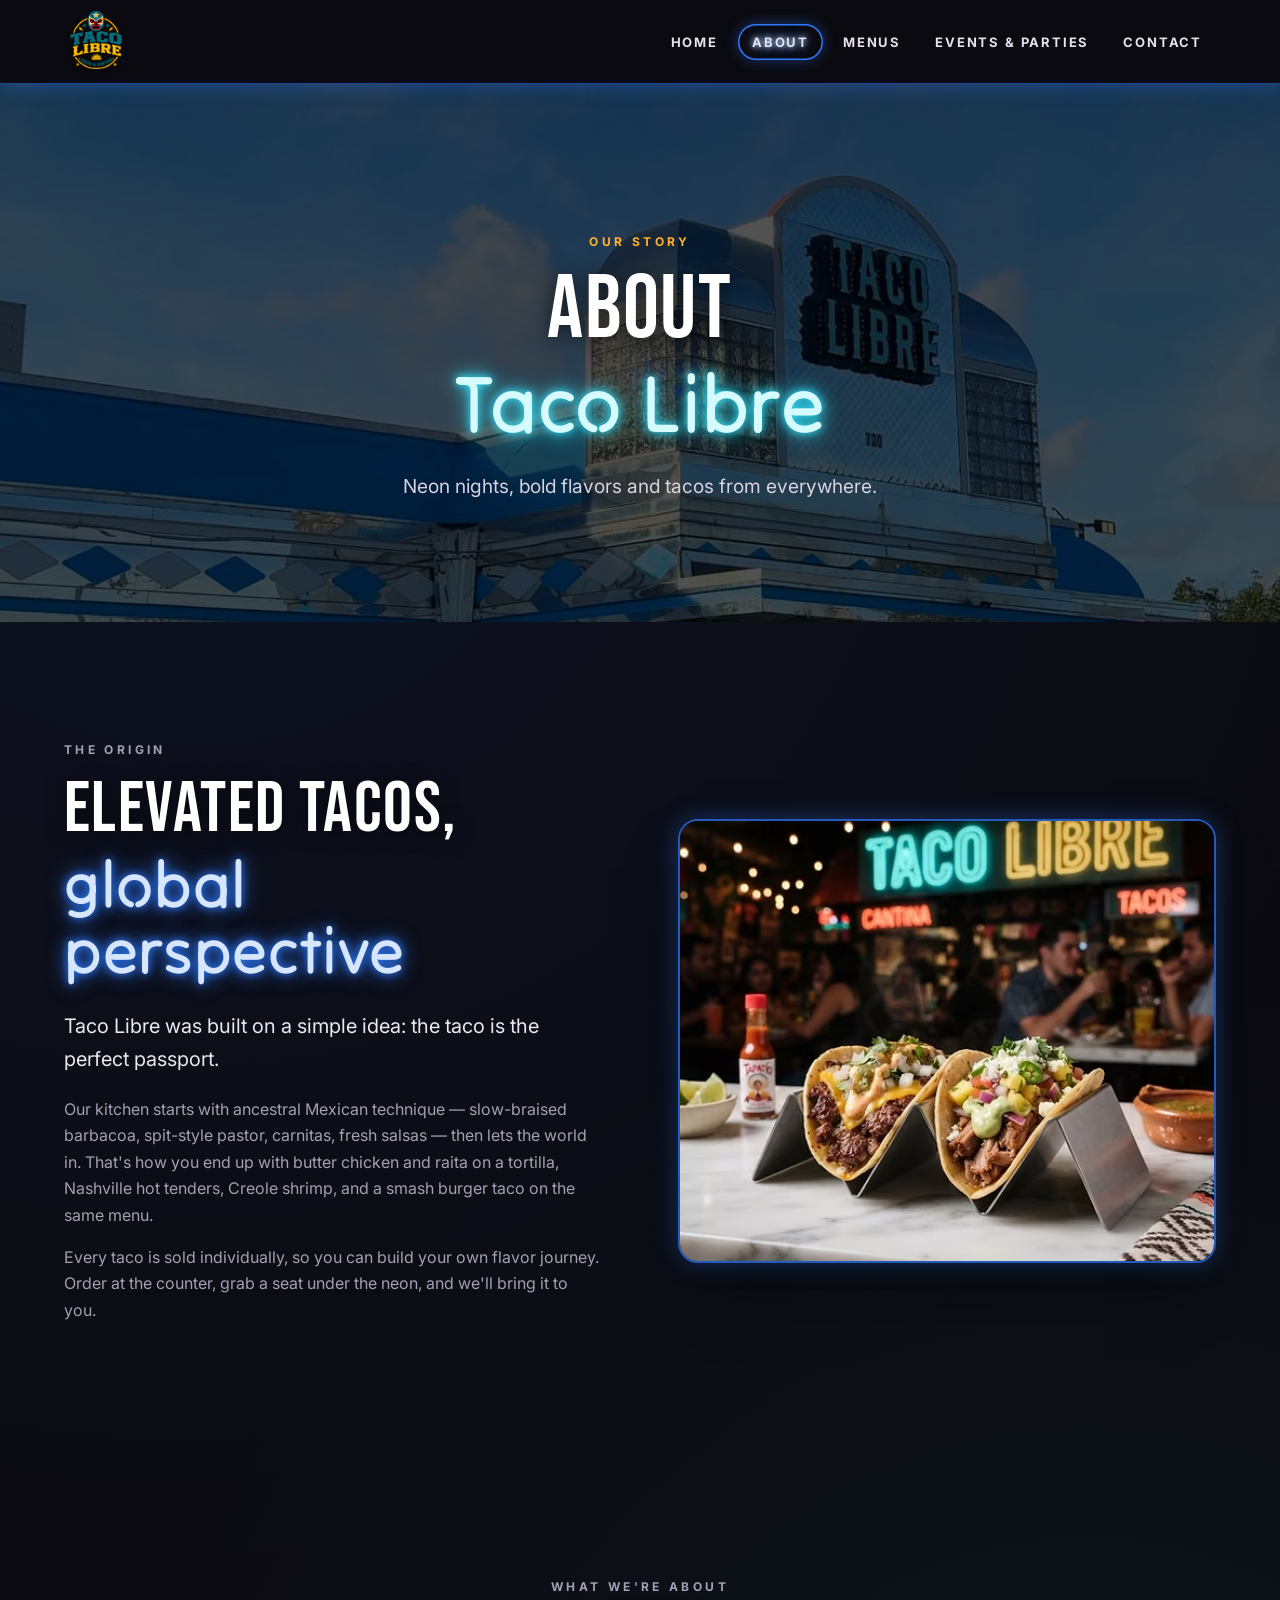
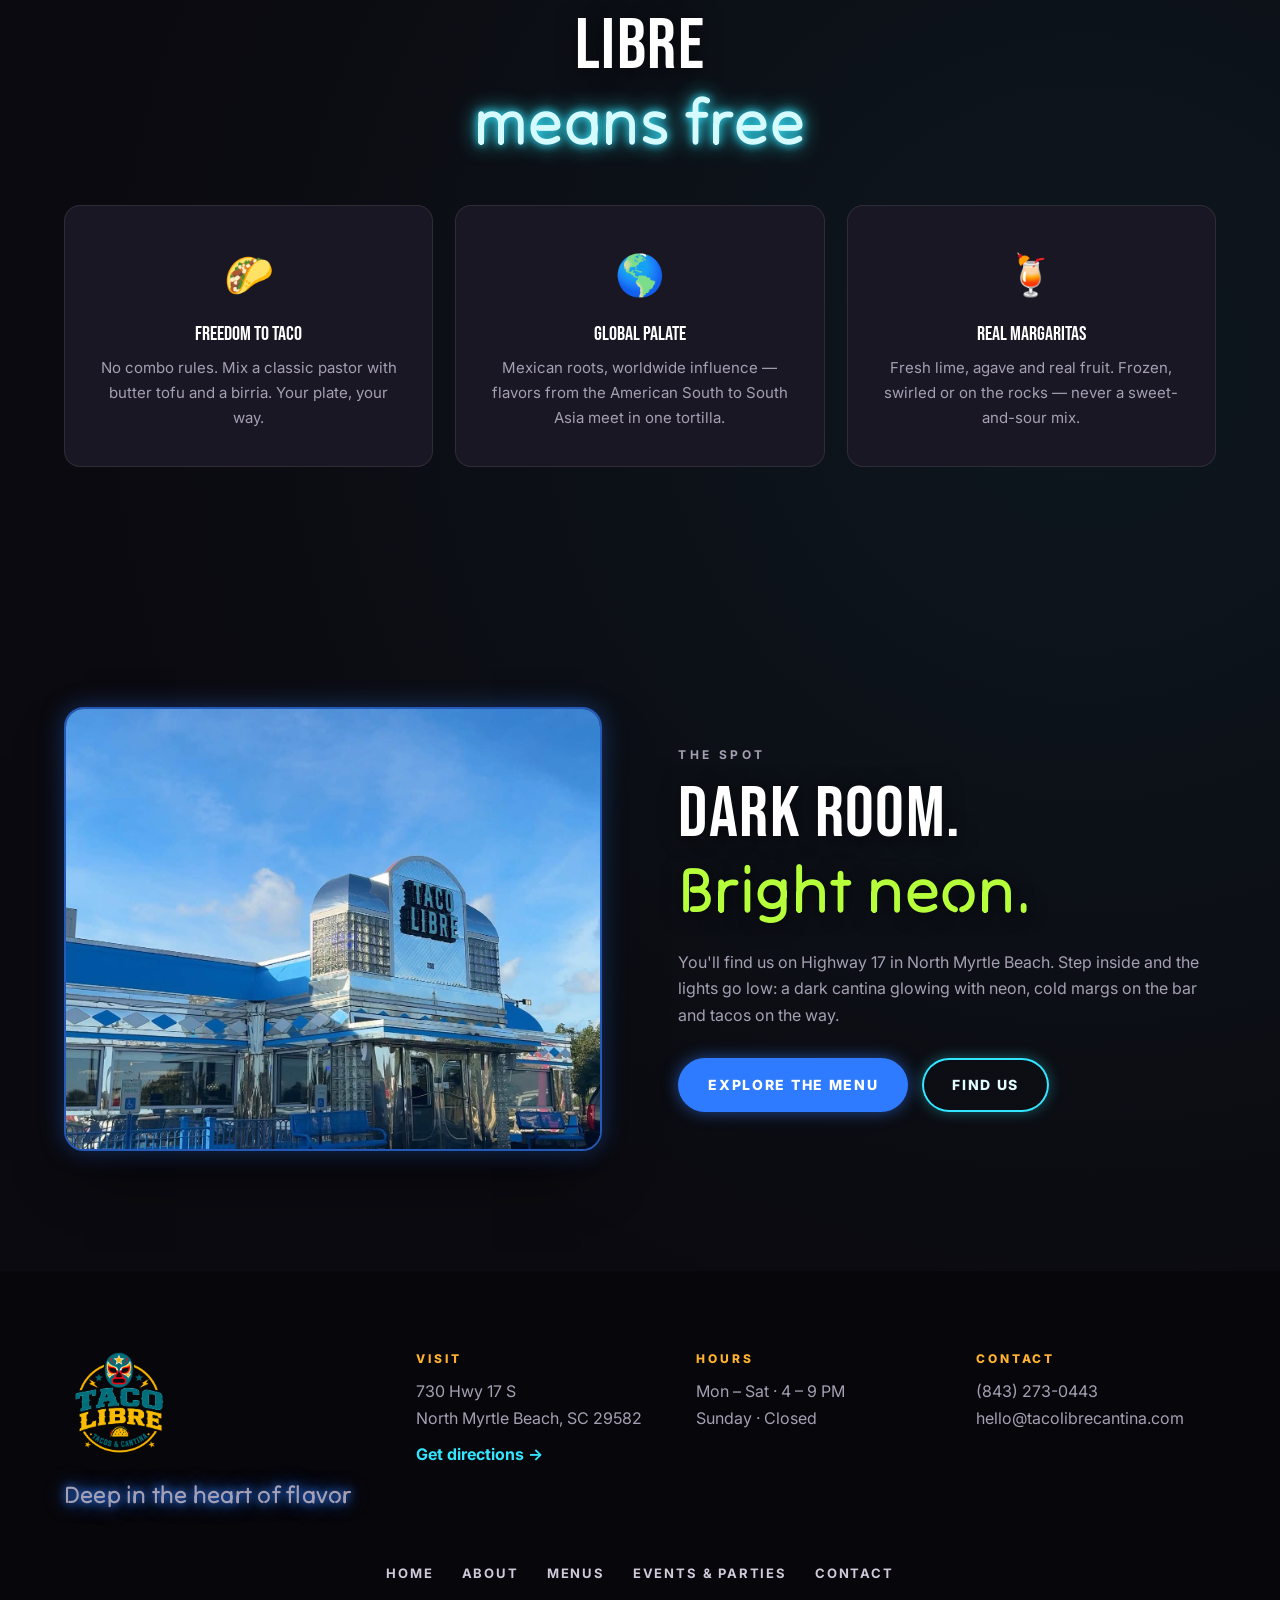
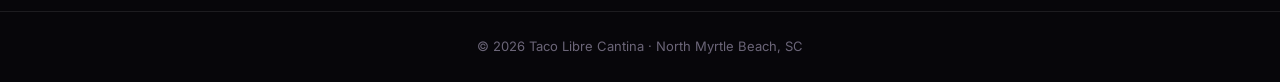
==== commit e2e7582a: "543" ====
--- a/about.html
+++ b/about.html
@@ -17,7 +17,6 @@
   <div class="header-bar">
     <a class="brand" href="index.html" aria-label="Taco Libre home"><img src="taco libre logo.png" alt="Taco Libre"></a>
     <nav class="nav" aria-label="Primary"><a href="index.html">Home</a><a href="about.html" class="active" aria-current="page">About</a><a href="menu.html">Menus</a><a href="events.html">Events & Parties</a><a href="contact.html">Contact</a></nav>
-    <a class="btn btn-neon btn-sm desk" href="https://maps.google.com/?q=Taco+Libre+730+Hwy+17+S+North+Myrtle+Beach+SC+29582" target="_blank" rel="noopener">Directions</a>
     <button class="nav-toggle" aria-label="Open menu" aria-expanded="false"><span></span><span></span><span></span></button>
   </div>
 </header>
@@ -26,7 +25,7 @@
 <section class="page-hero" style="--bg:url('libre storefront.jpg')">
   <div class="page-hero-inner">
     <p class="kicker">Our Story</p>
-    <h1 class="sign">About <span class="neon-script cyan flicker">Taco Libre</span></h1>
+    <h1 class="sign">About <span class="neon-script cyan">Taco Libre</span></h1>
     <p class="sub">Neon nights, bold flavors and tacos from everywhere.</p>
   </div>
 </section>
--- a/styles.css
+++ b/styles.css
@@ -4,7 +4,7 @@
 --disp:"Bebas Neue",Impact,sans-serif;--neon:"Tilt Neon",system-ui,sans-serif;--sans:"Inter",system-ui,sans-serif;--r:16px}
 *{box-sizing:border-box}html{scroll-behavior:smooth;scroll-padding-top:120px}
 body{margin:0;background:var(--bg);color:var(--text);font-family:var(--sans);line-height:1.65;-webkit-font-smoothing:antialiased;
-background-image:radial-gradient(circle at 15% 10%,rgba(47,123,255,.08),transparent 40%),radial-gradient(circle at 85% 60%,rgba(51,230,255,.06),transparent 45%);background-attachment:fixed}
+background-image:radial-gradient(circle at 15% 10%,rgba(47,123,255,.08),transparent 40%),radial-gradient(circle at 85% 60%,rgba(51,230,255,.06),transparent 45%)}
 img{display:block;max-width:100%}a{color:inherit}h1,h2,h3,h4{margin:0;line-height:1.05}
 .skip{position:absolute;left:-999px}.skip:focus{left:12px;top:12px;z-index:99;background:#fff;color:#000;padding:8px 12px}
 .section{padding:120px 5vw;max-width:1400px;margin:0 auto}.center{text-align:center}
@@ -15,25 +15,25 @@
 color:#fff;text-shadow:0 2px 20px rgba(0,0,0,.6)}
 .sign .neon-script{display:block;font-size:.9em;margin-top:6px;text-transform:none}
 .neon-script{font-family:var(--neon);font-weight:400;letter-spacing:.01em;-webkit-text-fill-color:currentColor}
-.pink{color:#d6e6ff;text-shadow:0 0 4px #fff,0 0 10px var(--pink),0 0 22px var(--pink),0 0 44px var(--pink)}
-.cyan{color:#d6fbff;text-shadow:0 0 4px #fff,0 0 10px var(--cyan),0 0 22px var(--cyan),0 0 44px var(--cyan)}
-.lime{color:#efffd0;text-shadow:0 0 4px #fff,0 0 10px var(--lime),0 0 22px var(--lime),0 0 44px var(--lime)}
-.amber{color:#fff0cf;text-shadow:0 0 4px #fff,0 0 10px var(--amber),0 0 22px var(--amber),0 0 44px var(--amber)}
-.flicker{animation:flicker 6s infinite}
-@keyframes flicker{0%,18%,22%,25%,53%,57%,100%{opacity:1}20%,24%,55%{opacity:.35}}
+.pink{color:#d6e6ff;text-shadow:0 0 8px var(--pink),0 0 20px var(--pink)}
+.cyan{color:#d6fbff;text-shadow:0 0 8px var(--cyan),0 0 20px var(--cyan)}
+.lime{color:var(--lime)}
+.amber{color:var(--amber)}
+
+
 /* buttons */
 .btn{display:inline-flex;align-items:center;justify-content:center;min-height:54px;padding:0 30px;border-radius:999px;font:800 14px var(--sans);letter-spacing:.12em;text-transform:uppercase;text-decoration:none;cursor:pointer;border:0;transition:transform .2s,box-shadow .2s,filter .2s}
 .btn:hover{transform:translateY(-2px)}.btn-sm{min-height:42px;padding:0 20px;font-size:12px}
-.btn-neon{background:var(--pink);color:#fff;box-shadow:0 0 0 2px #9cc2ff inset,0 0 18px var(--pink),0 0 40px rgba(47,123,255,.45)}
-.btn-neon:hover{box-shadow:0 0 0 2px #fff inset,0 0 26px var(--pink),0 0 60px rgba(47,123,255,.6)}
+.btn-neon{background:var(--pink);color:#fff;box-shadow:0 0 16px rgba(47,123,255,.55)}
+.btn-neon:hover{box-shadow:0 0 24px rgba(47,123,255,.75)}
 .btn-outline{background:transparent;color:#e0fcff;box-shadow:0 0 0 2px var(--cyan) inset,0 0 14px rgba(51,230,255,.35)}.btn-outline:hover{background:rgba(51,230,255,.1);box-shadow:0 0 0 2px #fff inset,0 0 24px var(--cyan)}
 .link{color:var(--cyan);font-weight:700;text-decoration:none}.link:hover{text-shadow:0 0 10px var(--cyan)}
 .actions{display:flex;gap:14px;flex-wrap:wrap;margin-top:30px}
 /* header */
-.site-header{position:sticky;top:0;z-index:50}
-.header-bar{display:flex;align-items:center;gap:30px;height:84px;padding:0 5vw;background:rgba(11,10,16,.88);backdrop-filter:blur(14px);border-bottom:1px solid rgba(47,123,255,.55);box-shadow:0 1px 18px rgba(47,123,255,.35)}
+.site-header{position:fixed;top:0;left:0;right:0;z-index:100}body{padding-top:84px}
+.header-bar{display:flex;align-items:center;gap:30px;height:84px;padding:0 5vw;background:#0b0a10;border-bottom:1px solid rgba(47,123,255,.55);box-shadow:0 1px 18px rgba(47,123,255,.35)}
 .brand img{height:64px;width:auto;filter:drop-shadow(0 2px 3px rgba(0,0,0,.35))}
-.nav{display:flex;gap:6px;margin-left:auto}
+.nav{display:flex;gap:6px;margin-left:auto;justify-content:flex-end}
 .nav a{font:700 13px var(--sans);letter-spacing:.14em;text-transform:uppercase;text-decoration:none;color:#e6e1ee;padding:10px 14px;border-radius:999px;transition:.2s}
 .nav a:hover{color:#fff;text-shadow:0 0 10px var(--pink)}.nav a.active{color:#d6e6ff;text-shadow:0 0 6px #fff,0 0 14px var(--pink);box-shadow:0 0 0 1.5px var(--pink) inset,0 0 14px rgba(47,123,255,.4)}
 
@@ -48,15 +48,15 @@
 .hero-title{display:flex;flex-direction:column;gap:4px;margin-bottom:22px}
 .sign-xl{font:400 clamp(60px,10vw,150px)/.9 var(--disp);letter-spacing:.02em;text-transform:uppercase;color:#fff;text-shadow:0 2px 20px rgba(0,0,0,.6);line-height:1.1}
 .sub{font-size:clamp(17px,1.5vw,20px);color:#d8d3e0;max-width:600px;margin:0}
-.hours-sign{position:absolute;z-index:3;right:5vw;bottom:90px;display:flex;flex-direction:column;align-items:center;gap:2px;padding:18px 26px;border-radius:14px;background:rgba(11,10,16,.7);border:2px solid rgba(182,255,59,.6);box-shadow:0 0 20px rgba(182,255,59,.35),inset 0 0 20px rgba(182,255,59,.15);backdrop-filter:blur(6px)}
+.hours-sign{position:absolute;z-index:3;right:5vw;bottom:90px;display:flex;flex-direction:column;align-items:center;gap:2px;padding:18px 26px;border-radius:14px;background:rgba(11,10,16,.7);border:2px solid rgba(182,255,59,.6);}
 .hours-sign b{font-size:40px;line-height:1}.hours-sign span:last-child{font-size:13px;font-weight:700;letter-spacing:.12em;text-transform:uppercase;color:#ddd}
-.open-dot{width:9px;height:9px;border-radius:50%;background:var(--lime);box-shadow:0 0 10px var(--lime);animation:pulse 1.8s infinite}
-@keyframes pulse{50%{opacity:.3}}
+.open-dot{width:9px;height:9px;border-radius:50%;background:var(--lime);box-shadow:0 0 10px var(--lime);}
+
 /* marquee */
 .marquee{overflow:hidden;background:#000;border-block:2px solid #2a2733;padding:16px 0}
 .marquee-track{display:flex;gap:34px;width:max-content;animation:scroll 32s linear infinite}
 .marquee span{font:400 26px var(--neon);white-space:nowrap;color:#e3eeff;text-shadow:0 0 8px var(--pink),0 0 18px var(--pink)}
-.marquee span:nth-child(4n+3){color:#e0fcff;text-shadow:0 0 8px var(--cyan),0 0 18px var(--cyan)}.marquee span:nth-child(2n){color:var(--amber);text-shadow:0 0 10px var(--amber)}
+.marquee span:nth-child(4n+3){color:#e0fcff;text-shadow:0 0 8px var(--cyan),0 0 18px var(--cyan)}.marquee span:nth-child(2n){color:var(--amber)}
 @keyframes scroll{to{transform:translateX(-50%)}}
 /* split */
 .split{display:grid;grid-template-columns:1fr 1fr;gap:6vw;align-items:center}
@@ -68,12 +68,12 @@
 .fav:hover{transform:translateY(-6px);border-color:rgba(47,123,255,.6);box-shadow:0 0 30px rgba(47,123,255,.2)}
 .fav-tag{font:800 11px var(--sans);letter-spacing:.2em;text-transform:uppercase;color:var(--cyan)}
 .fav h3{font:400 26px var(--disp);text-transform:uppercase;margin:14px 0 10px;color:#fff}.fav p{margin:0 0 20px;font-size:15px}
-.fav-price{font:400 30px var(--neon);color:#fff0cf;text-shadow:0 0 10px var(--amber)}
+.fav-price{font:400 30px var(--neon);color:var(--amber)}
 /* margs */
 .margs{display:grid;grid-template-columns:1fr 1fr;background:var(--bg2);border-block:1px solid var(--line)}
 .margs-img img{width:100%;height:100%;min-height:680px;object-fit:cover}.margs-copy{padding:110px 6vw;align-self:center}.margs-copy p{color:var(--muted);font-size:18px}
 .price-list{list-style:none;padding:0;margin:30px 0}.price-list li{display:flex;gap:12px;align-items:baseline;padding:13px 0;font-weight:600}
-.price-list i{flex:1;border-bottom:2px dotted rgba(255,255,255,.2)}.price-list b{font:400 22px var(--neon);color:#efffd0;text-shadow:0 0 10px var(--lime)}
+.price-list i{flex:1;border-bottom:2px dotted rgba(255,255,255,.2)}.price-list b{font:400 22px var(--neon);color:var(--lime)}
 /* cta */
 .cta-strip{display:grid;grid-template-columns:1fr 1fr;gap:24px}
 .cta-card{padding:54px 44px;border-radius:22px;background:#100e17;border:2px solid #2b2836;text-align:center}
@@ -86,7 +86,7 @@
 /* values */
 .value-grid{display:grid;grid-template-columns:repeat(3,1fr);gap:22px;margin-top:50px}.value-grid.four{grid-template-columns:repeat(4,1fr)}
 .value{padding:36px 30px;border-radius:var(--r);background:var(--panel);border:1px solid var(--line);text-align:center}
-.v-icon{font-size:40px;display:block;margin-bottom:14px;filter:drop-shadow(0 0 12px rgba(255,178,46,.5))}
+.v-icon{font-size:40px;display:block;margin-bottom:14px;}
 .value h3{font:400 20px var(--disp);text-transform:uppercase;margin-bottom:10px;color:#fff}.value p{margin:0;font-size:15px}
 .reverse .neon-frame{padding:0;border-radius:20px;border:2px solid rgba(47,123,255,.7);box-shadow:0 0 24px rgba(47,123,255,.35),0 30px 60px -20px rgba(0,0,0,.8)}
 .how{padding-left:0;list-style:none;counter-reset:s;margin:26px 0}.how li{counter-increment:s;position:relative;padding:14px 0 14px 64px;color:var(--muted);border-bottom:1px solid var(--line)}
@@ -105,7 +105,7 @@
 .info h4{font:800 12px var(--sans);letter-spacing:.24em;text-transform:uppercase;color:var(--amber);margin-bottom:10px}.info p{margin:0 0 8px;color:var(--text);font-size:17px}
 .big-link{font:400 30px var(--neon);text-decoration:none;color:#d6e6ff;text-shadow:0 0 12px var(--pink)}.big-link.sm{font-size:22px;word-break:break-all}
 .hours{width:100%;border-collapse:collapse}.hours td{padding:8px 0;border-bottom:1px solid var(--line)}.hours td:last-child{text-align:right;font-weight:700}.closed{color:var(--red)}
-.map-wrap{padding:0 5vw 120px;max-width:1400px;margin:auto}.map-wrap iframe{width:100%;height:440px;border:0;border-radius:22px;filter:invert(.9) hue-rotate(180deg) saturate(.7);box-shadow:0 0 0 10px #1a1724}
+.map-wrap{padding:0 5vw 120px;max-width:1400px;margin:auto}.map-wrap iframe{width:100%;height:440px;border:0;border-radius:22px;filter:invert(.9) hue-rotate(180deg);box-shadow:0 0 0 10px #1a1724}
 /* menu page */
 
 
@@ -122,7 +122,7 @@
 .mi-head{display:flex;align-items:baseline;gap:10px}.mi-num{font:400 13px var(--disp);color:var(--cyan);opacity:.8;min-width:24px}
 .mi h4{font:800 16px var(--sans);letter-spacing:.06em;text-transform:uppercase;color:#fff}
 .dots{flex:1;border-bottom:2px dotted rgba(255,255,255,.18);transform:translateY(-4px);min-width:20px}
-.mi-price{font:400 21px var(--neon);color:#fff0cf;text-shadow:0 0 8px rgba(255,178,46,.8);white-space:nowrap}
+.mi-price{font:400 21px var(--neon);color:var(--amber);white-space:nowrap}
 .mi p{margin:6px 0 0;color:var(--muted);font-size:14.5px}.mi-num+h4{}.mi:has(.mi-num) p{padding-left:34px}
 .addon{display:inline-block;margin-top:6px;font-size:13px;color:var(--lime)}
 .steps{display:grid;grid-template-columns:repeat(4,1fr);gap:16px}.step{padding:24px;border-radius:14px;background:#0b0a10;border:1px solid #2d2a38}
@@ -143,10 +143,10 @@
 /* responsive */
 @media(max-width:1100px){.fav-grid{grid-template-columns:1fr 1fr}.value-grid.four,.steps{grid-template-columns:1fr 1fr}.footer-grid{grid-template-columns:1fr 1fr}}
 @media(max-width:960px){
-.desk{display:none}.nav-toggle{display:block}.header-bar{display:flex;align-items:center;gap:30px;height:84px;padding:0 5vw;background:rgba(11,10,16,.88);backdrop-filter:blur(14px);border-bottom:1px solid rgba(47,123,255,.55);box-shadow:0 1px 18px rgba(47,123,255,.35)}.brand img{height:54px}
-.nav{position:absolute;top:100%;left:0;right:0;flex-direction:column;gap:0;background:#0f0d15;padding:10px 20px 24px;border-bottom:2px solid var(--pink);box-shadow:0 20px 40px rgba(0,0,0,.6);transform:translateY(-8px);opacity:0;visibility:hidden;transition:.25s;margin:0}
+.desk{display:none}.nav-toggle{display:block}.header-bar{display:flex;align-items:center;gap:30px;height:84px;padding:0 5vw;background:#0b0a10;border-bottom:1px solid rgba(47,123,255,.55);box-shadow:0 1px 18px rgba(47,123,255,.35)}.brand img{height:54px}
+.nav{position:absolute;top:100%;left:auto;right:0;width:min(320px,100vw);border-radius:0 0 0 16px;flex-direction:column;gap:0;background:#0f0d15;padding:10px 20px 24px;border-bottom:2px solid var(--pink);box-shadow:0 20px 40px rgba(0,0,0,.6);transform:translateY(-8px);opacity:0;visibility:hidden;transition:.25s;margin:0}
 .nav.open{transform:none;opacity:1;visibility:visible}.nav a{color:#fff;padding:16px 8px;font-size:15px;border-radius:0;border-bottom:1px solid var(--line)}.nav a.active{background:none;box-shadow:none;color:var(--pink);text-shadow:0 0 10px var(--pink)}
-.hero{min-height:calc(100svh - 90px)}
+.hero{min-height:calc(100svh - 76px)}
 .split,.margs,.contact-grid,.cta-strip{grid-template-columns:1fr}.split{gap:50px}.margs-img img{min-height:380px;max-height:480px}
 .mi-grid{grid-template-columns:1fr}.value-grid{grid-template-columns:1fr}}
 @media(max-width:640px){
